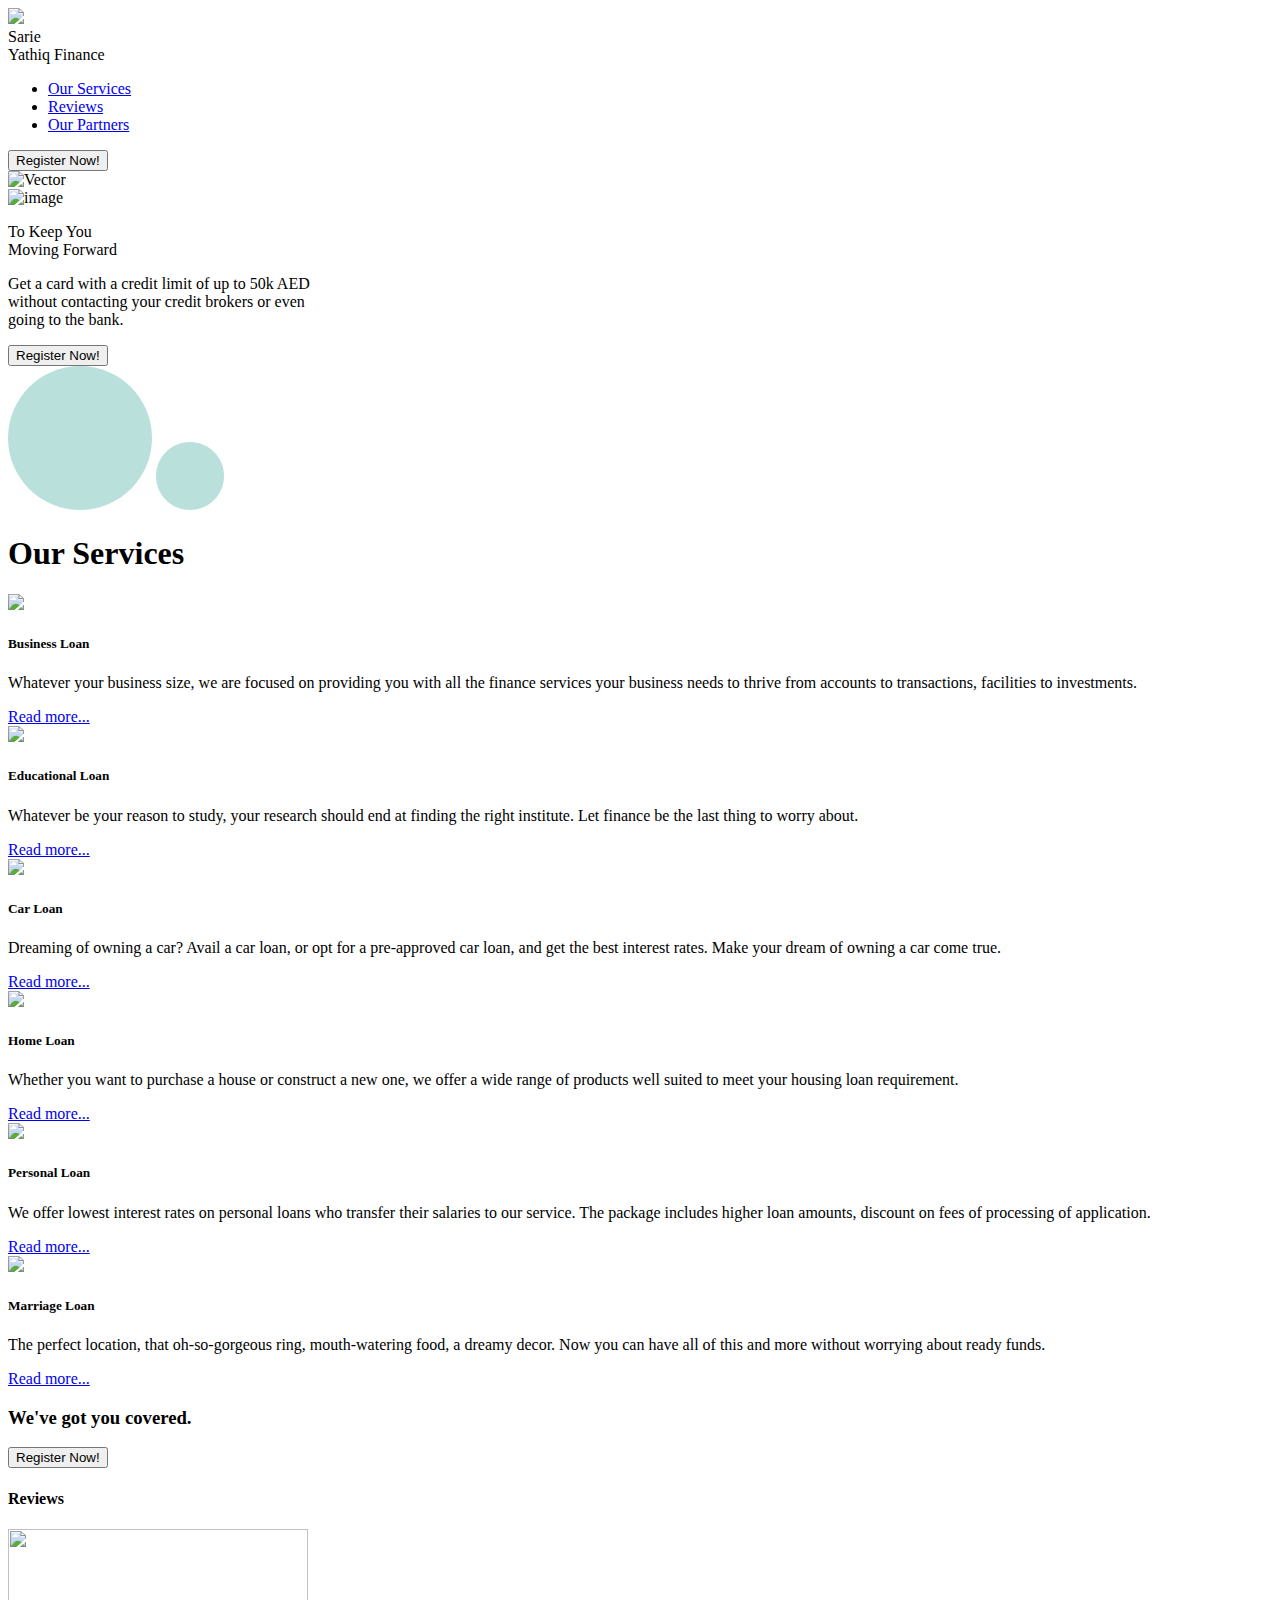
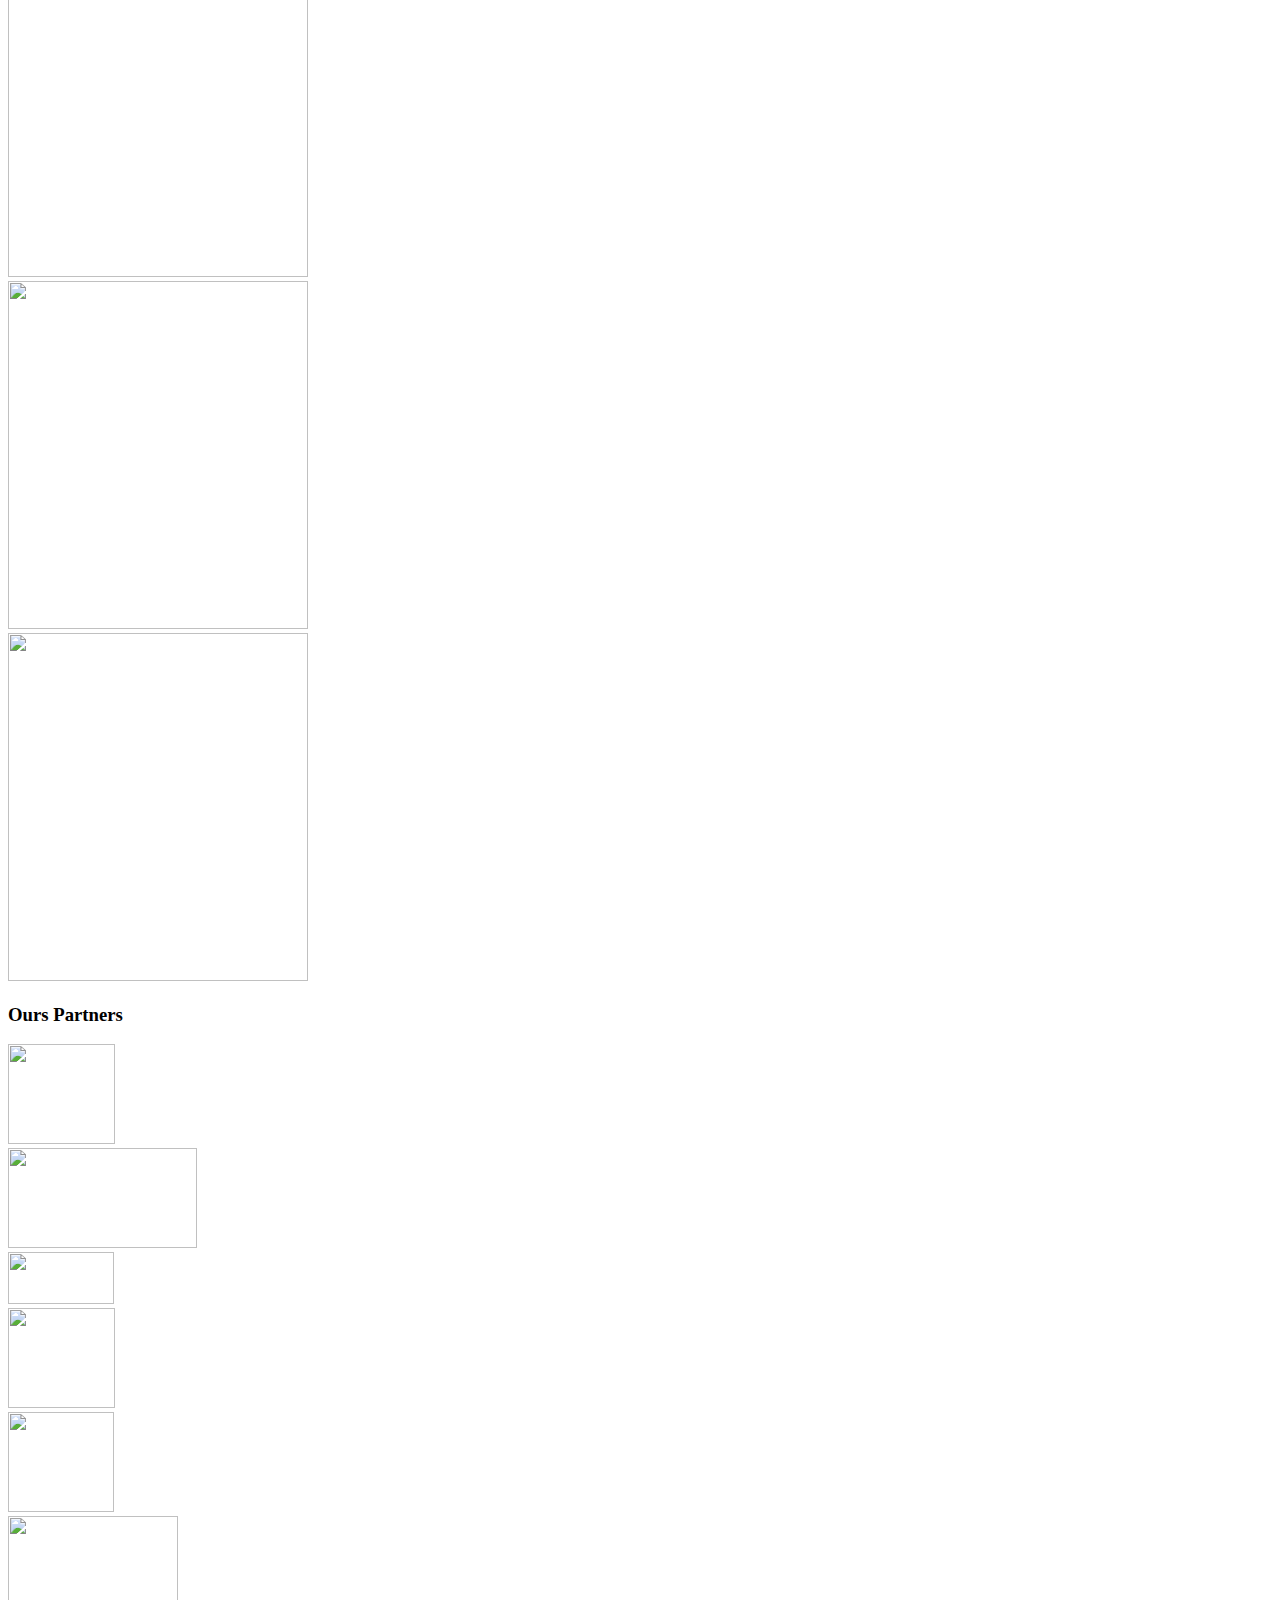
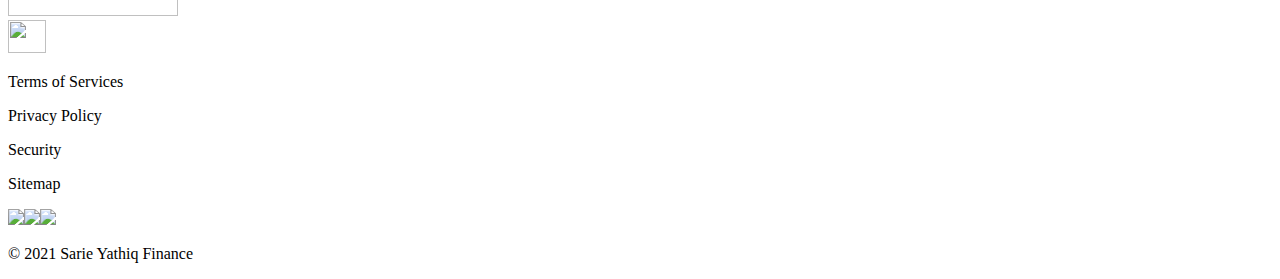
==== index.html @ c3ce5217 "Add files via upload" ====
<!DOCTYPE html>
<html lang="en">
<head>
    <meta charset='utf-8'>
    <meta http-equiv='X-UA-Compatible' content='IE=edge'>
    <title>Project Page</title>
    <meta name='viewport' content='width=device-width, initial-scale=1'>
    <!-- <link rel="stylesheet" href="css/bootstrap.min.css"> -->
    <script src="https://kit.fontawesome.com/887d60a49e.js" crossorigin="anonymous"></script>
    <link rel='stylesheet' type='text/css' media='screen' href='css/style.css'>
    <link href="https://fonts.googleapis.com/css2?family=Lato:wght@700&display=swap" rel="stylesheet">
    
</head>
<body>
 <header>
     <nav class="navbar">
      <div class="logo-brand"> 
     <img src="image/logo.png" width="45px" height="auto">&nbsp<div class="navbar-brand">Sarie<br> Yathiq Finance</div>
    </div>
    <div class="nav-list" >
     <ul>
        <li><a href="#services">Our Services</a></li>  
        <li><a href="#reviews">Reviews</a></li>
        <li><a href="#partners">Our Partners</a></li>
     </ul>
     </div>
     <div>
        <button type="button" class="button1">Register Now!</button>
    </div>
     
    </nav>
 </header>
 <div id="container">
     <div class="section2">
    <div class="sec2-image">
    <img src="image/Vector 1.png" width="700px" height="800px" alt="Vector">
    </div>
     <di class="sec2-image2">
         <img src="image/moving forward.png" width="400px" height="400px" alt="image">
     </di>       
        
     <div class="sec2-text"><p class="motto">To Keep You<br>Moving Forward</span></p>
        <div class="card-info-button"><p class="card-info">Get a card with a credit limit of up to 50k AED<br> without contacting your credit brokers or even<br> going to the bank.</p>
            <button type="button" class="button2">Register Now!</button>
        </div>
    </div>
    </div>
    
    <div class="section3" id="services"> 
        <svg class="svg1" width="144" height="144" viewBox="0 0 144 144" fill="none" xmlns="http://www.w3.org/2000/svg">
            <path opacity="0.6" d="M144 72C144 111.764 111.764 144 72 144C32.2355 144 0 111.764 0 72C0 32.2355 32.2355 0 72 0C111.764 0 144 32.2355 144 72Z" fill="#1B998B" fill-opacity="0.5"/>
            </svg>
            <svg class="svg2" width="68" height="68" viewBox="0 0 68 68" fill="none" xmlns="http://www.w3.org/2000/svg">
                <path opacity="0.6" d="M68 34C68 52.7777 52.7777 68 34 68C15.2223 68 0 52.7777 0 34C0 15.2223 15.2223 0 34 0C52.7777 0 68 15.2223 68 34Z" fill="#1B998B" fill-opacity="0.5"/>
                </svg>                
            
        <div class="grid-container">
            <h1>Our Services</h1>  
        <div class="bus-loan">
            <span><img src="image/case.png"></span>
            <h5>Business Loan</h5>
            <p>Whatever your business size, we are focused on providing you with all the finance services your business needs to thrive from accounts to transactions, facilities to investments.</p>
            <a href="#">Read more...</a>
        </div>

        <div class="edu-loan">
            <span><img src="image/crown.png"></span>
            <h5>Educational Loan</h5>
            <p>Whatever be your reason to study, your research should end at finding the right institute. Let finance be the last thing to worry about.</p>
            <a href="#">Read more...</a>
        </div>

        <div class="car-loan">
            <span><img src="image/car.png"></span>
            <h5>Car Loan</h5>
            <p>Dreaming of owning a car? Avail a car loan, or opt for a pre-approved car loan, and get the best interest rates. Make your dream of owning a car come true.</p>
            <a href="#">Read more...</a>
        </div>

        <div class="hom-loan">
            <span><img src="image/home.png"></span>
            <h5>Home Loan</h5>
            <p> Whether you want to purchase a house or construct a new one, we offer a wide range of products well suited to meet your housing loan requirement.</p>
            <a href="#">Read more...</a>
        </div>

        <div class="per-loan">
            <span><img src="image/perloan.png"></span>
            <h5>Personal Loan</h5>
            <p>We offer lowest interest rates on personal loans who transfer their salaries to our service. The package includes higher loan amounts, discount on fees of processing of application.</p>
            <a href="#">Read more...</a>
        </div>

        <div class="mar-loan">
            <span><img src="image/couple.png"></span>
            <h5>Marriage Loan</h5>
            <p>The perfect location, that oh-so-gorgeous ring, mouth-watering food, a dreamy decor. Now you can have all of this and more without worrying about ready funds.</p>
            <a href="#">Read more...</a>
        </div>
    </div>

    </div>

    <div class="section4" id="reviews">
        <div class="sec4-header"><h3>We've got you covered.</h3><button type="button" class="button3">Register Now!</button></div>
            
        <h4>Reviews</h4>
        <div class="section4-grid">
        <div class="card1"><img src="image/card1.png" width="300px" height="348px"></div>
        <div class="card2"><img src="image/card2.png" width="300px" height="348px"></div>
        <div class="card3"><img src="image/card3.png" width="300px" height="348px"></div>
        
        </div>

    </div>

    <div class="section5" id="partners">
        <div class="sec5-grid">
            <h3 class="sec5-h3">Ours Partners</h3>
            <div class="adcb"><img src="image/adcb.png" width="107px" height="100px"></div>
            <div class="cbd"><img src="image/cbd (1).png" width="189px" height="100px"></div>
            <div class="nbd"><img src="image/nbd.png" width="106px" height="52px"></div>
            <div class="db"><img src="image/DB.png" width="107px" height="100px"></div>
            <div class="mashreq"><img src="image/mashreq.png" width="106px" height="100px"></div>
            <div class="dib"><img src="image/dib (1).png" width="170px" height="100px"></div>

        </div>
    </div>

    <div class="section6">
        <footer>
            <div class="content">
            <di class="logo"><img src="image/logo.png" width="38px" height="33px"></di>
            <div class="p-div">
                <p>Terms of Services</p>
                <p> Privacy Policy</p>
                <p>Security</p>
                <p>Sitemap</p>
            </div>
            <div class="icons-div"><img src="image/insta.png"><img src="image/G+.png"><img src="image/facebook.png"></div>
            <p class="copyright">&copy 2021 Sarie Yathiq Finance</p>

            </div>
        </footer>
    </div>

 </div> 
</body>
</html>
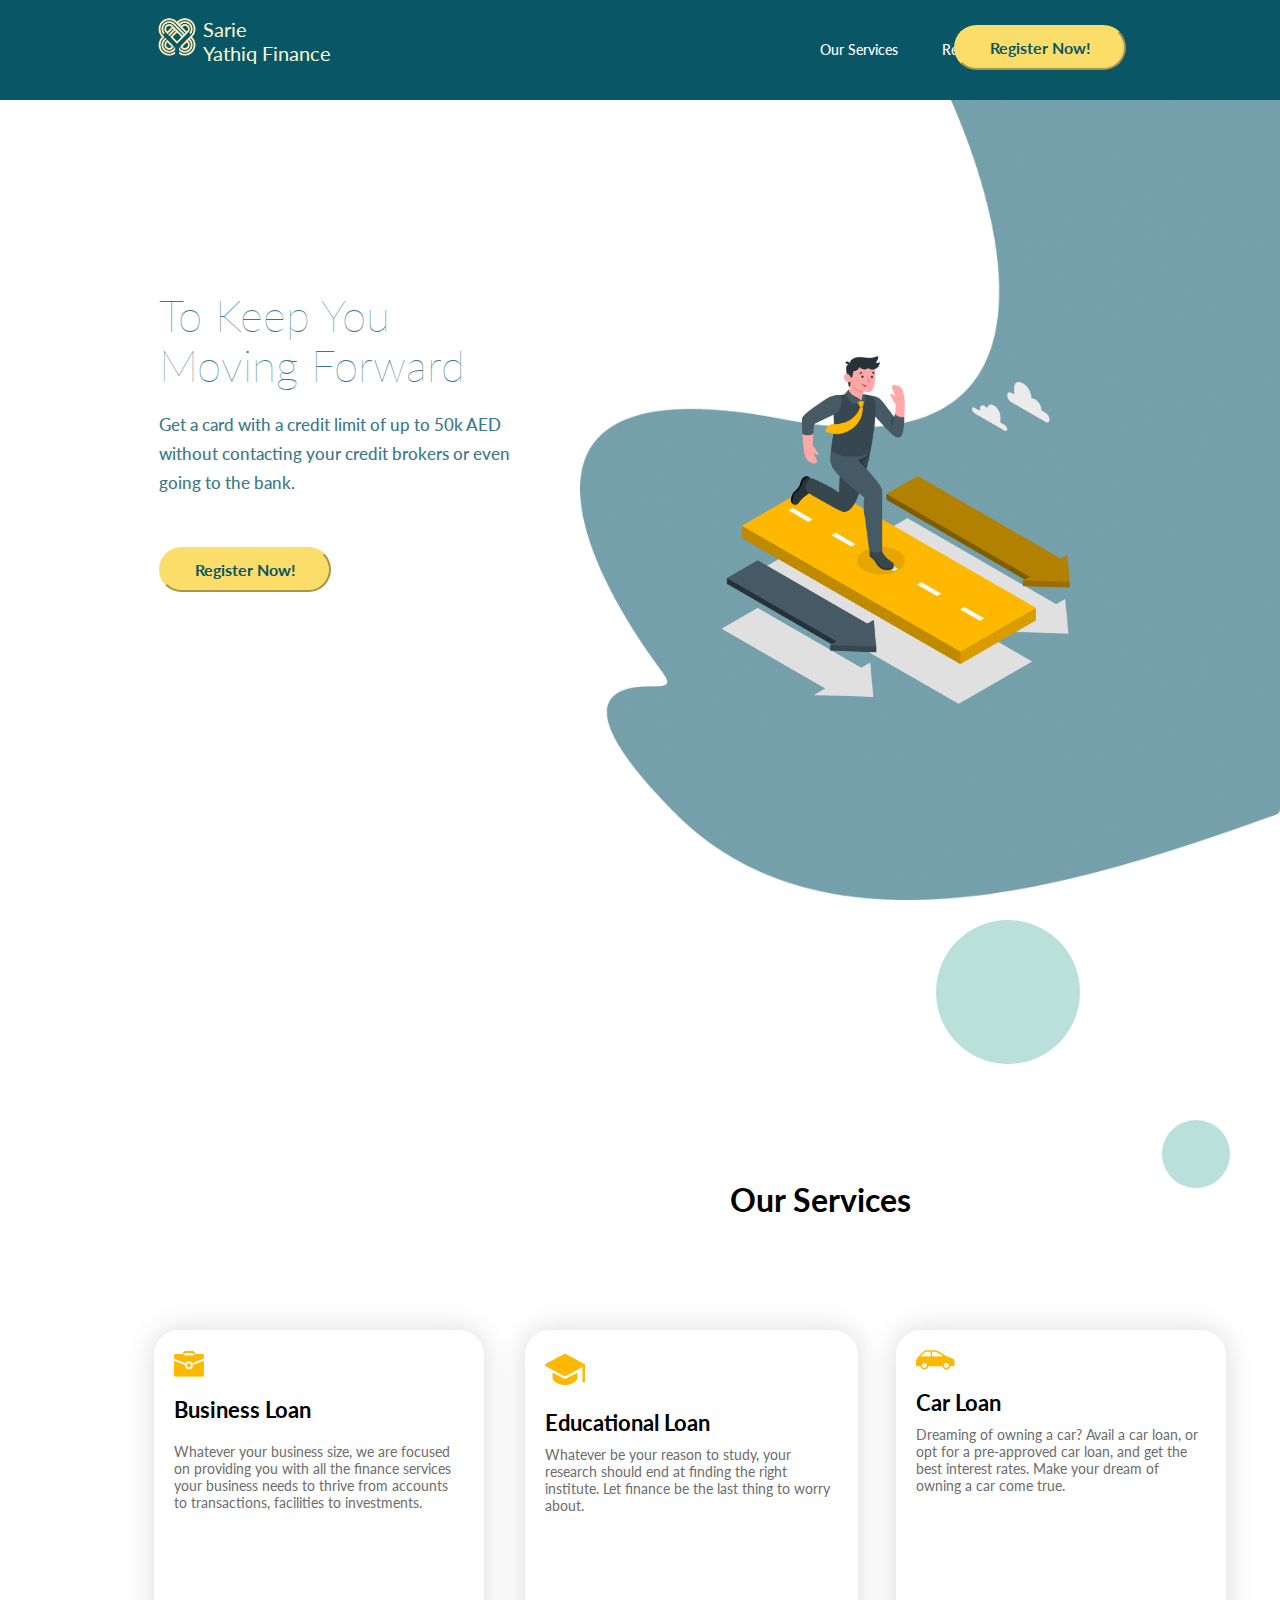
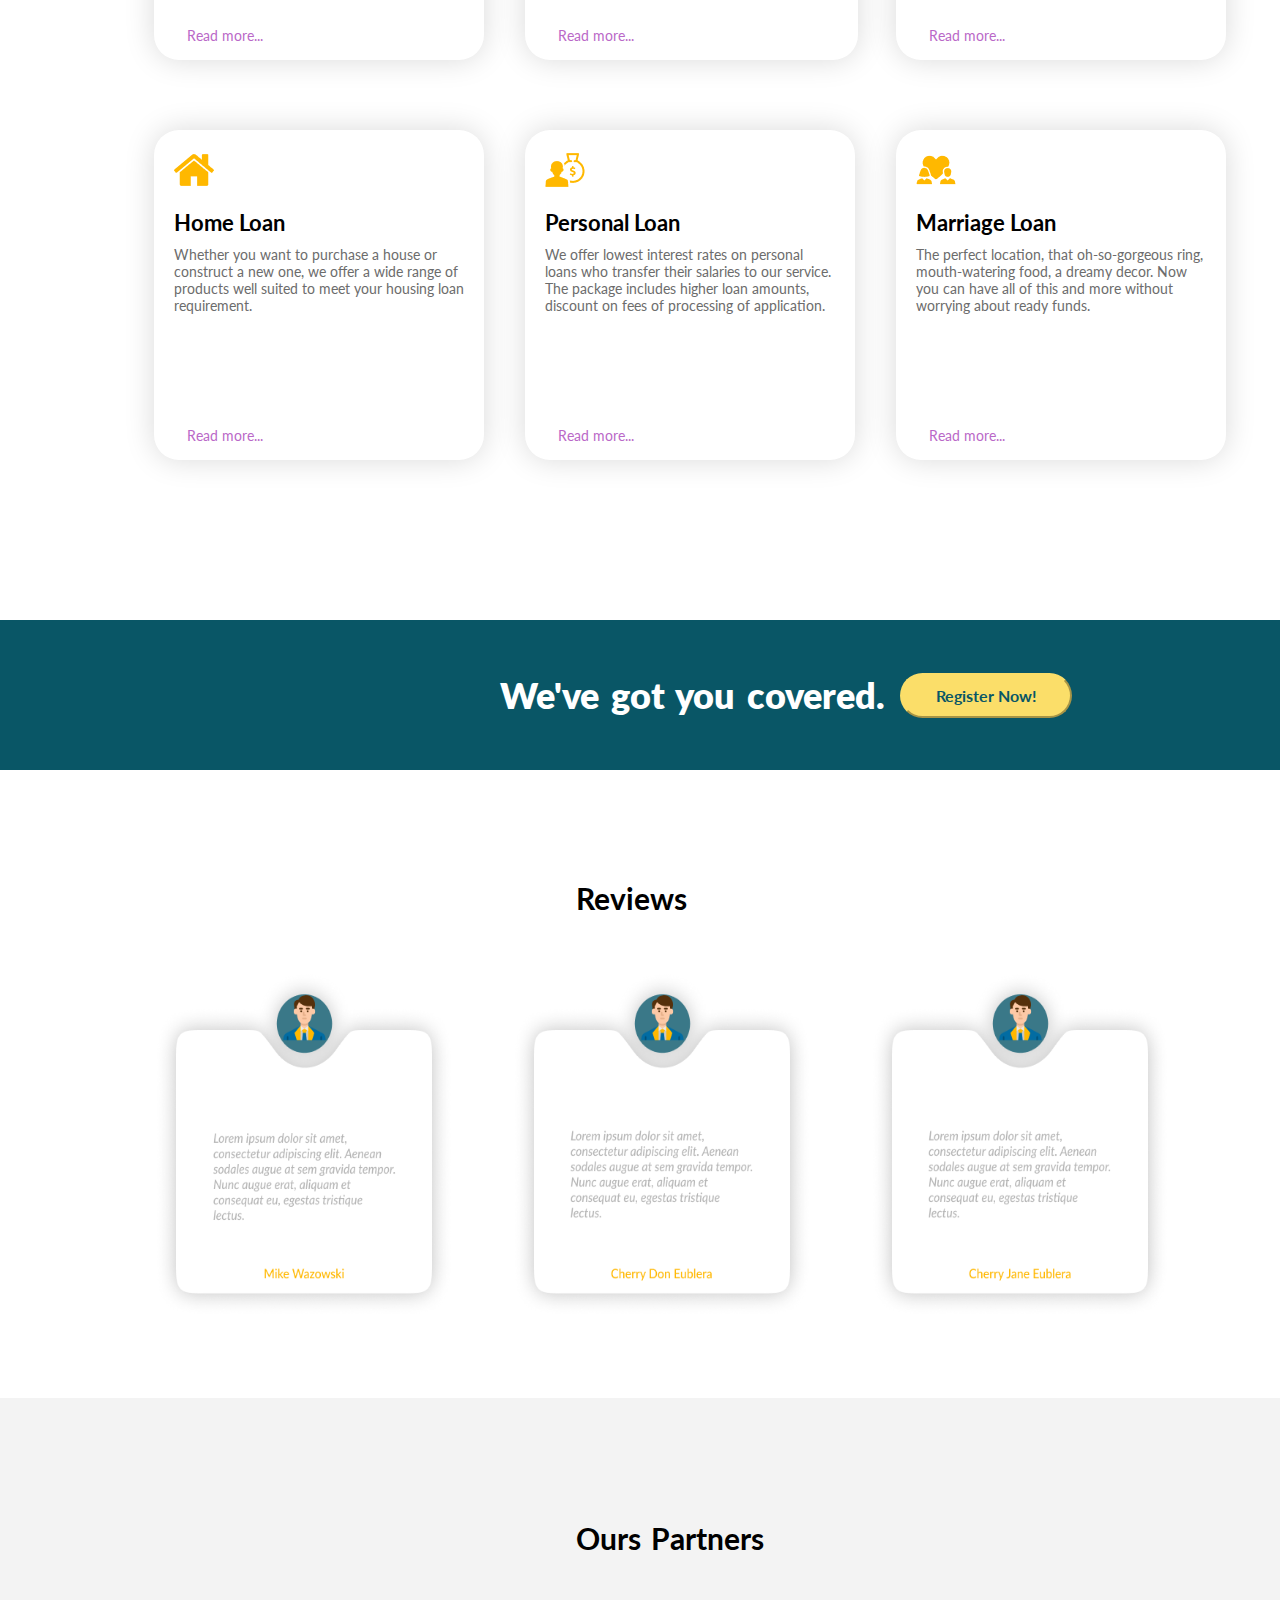
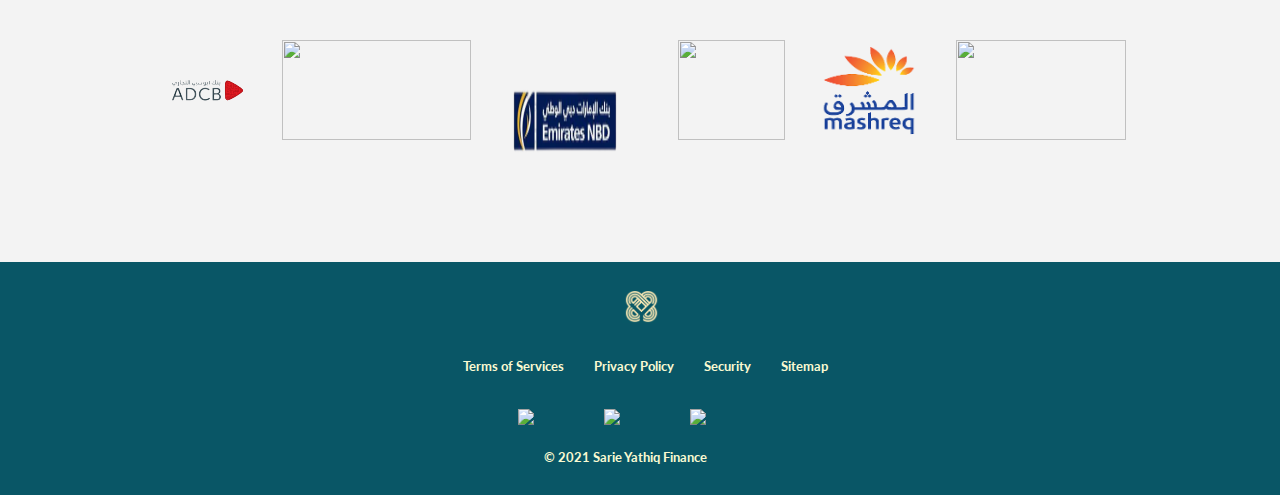
==== commit c795042a: "Add files via upload" ====
--- a/index.html
+++ b/index.html
@@ -5,7 +5,6 @@
     <meta http-equiv='X-UA-Compatible' content='IE=edge'>
     <title>Project Page</title>
     <meta name='viewport' content='width=device-width, initial-scale=1'>
-    <!-- <link rel="stylesheet" href="css/bootstrap.min.css"> -->
     <script src="https://kit.fontawesome.com/887d60a49e.js" crossorigin="anonymous"></script>
     <link rel='stylesheet' type='text/css' media='screen' href='css/style.css'>
     <link href="https://fonts.googleapis.com/css2?family=Lato:wght@700&display=swap" rel="stylesheet">
@@ -71,7 +70,7 @@
         </div>
 
         <div class="car-loan">
-            <span><img src="image/car.png"></span>
+            <span><img src="image/car.png" class="caricon"></span>
             <h5>Car Loan</h5>
             <p>Dreaming of owning a car? Avail a car loan, or opt for a pre-approved car loan, and get the best interest rates. Make your dream of owning a car come true.</p>
             <a href="#">Read more...</a>
@@ -118,11 +117,11 @@
         <div class="sec5-grid">
             <h3 class="sec5-h3">Ours Partners</h3>
             <div class="adcb"><img src="image/adcb.png" width="107px" height="100px"></div>
-            <div class="cbd"><img src="image/cbd (1).png" width="189px" height="100px"></div>
-            <div class="nbd"><img src="image/nbd.png" width="106px" height="52px"></div>
-            <div class="db"><img src="image/DB.png" width="107px" height="100px"></div>
+            <div class="cbd"><img src="image/cbd.png" width="189px" height="100px"></div>
+            <div class="nbd"><img src="image/nbd.png" width="106px" height="100px"></div>
+            <div class="db"><img src="image/db.png" width="107px" height="100px"></div>
             <div class="mashreq"><img src="image/mashreq.png" width="106px" height="100px"></div>
-            <div class="dib"><img src="image/dib (1).png" width="170px" height="100px"></div>
+            <div class="dib"><img src="image/dib.png" width="170px" height="100px"></div>
 
         </div>
     </div>
@@ -137,7 +136,7 @@
                 <p>Security</p>
                 <p>Sitemap</p>
             </div>
-            <div class="icons-div"><img src="image/insta.png"><img src="image/G+.png"><img src="image/facebook.png"></div>
+            <div class="icons-div"><img src="image/instag.png"><img src="image/google.png"><img src="image/fb.png"></div>
             <p class="copyright">&copy 2021 Sarie Yathiq Finance</p>
 
             </div>
--- a/css/style.css
+++ b/css/style.css
@@ -0,0 +1,509 @@
+*{
+    box-sizing: border-box;
+    margin: 0px;
+    padding: 0px;
+}
+header{
+    width: 100%;
+    height: 100px;
+}
+.logo-brand{
+     display: inline;
+     margin-left: 12%;
+     margin-bottom: 15px;
+     margin-top: 17px;
+     opacity: 100%;
+
+}
+.navbar-brand{
+     float: right;
+    color: #fafad2;
+    font-size: 20px;
+    font-family: lato;
+    
+
+}
+
+.navbar{
+    background-color: #095666;
+    display: flex;
+    width: 100%;
+    height: 100px;
+    margin-top: 0px;
+    margin-bottom: 0px;
+    position: relative;
+}
+.nav-list{
+    position: absolute;
+    left: 800px;
+    top: 30px;
+}
+
+ul{
+    display: contents;
+    position: absolute;
+    left: 40%;
+    margin-top: 25px;
+}
+
+ul>li{
+    display: inline;
+    list-style-type: none;
+    color: #FFFF;
+    margin: 20px;
+    font-family: Lato;
+    font-style: normal;
+    font-weight: 500;
+    font-size: 14px;
+    line-height: 292.19%;  
+}
+
+li>a{
+    text-decoration: none;
+    color: #FFFFFF; 
+    font-family: Lato;
+    font-style: normal;
+    font-weight: 500;
+    font-size: 14px;
+    line-height: 292.19%;
+
+
+}
+li>a:hover{
+    color: chartreuse;
+    font-size: 16px;
+
+}
+.button1{
+    width: 172px;
+    height: 45px;
+    background: #FBDE69;
+    border-color: #FBDE69;
+    border-radius: 50px;
+    font-family: Lato;
+    color: #095666;
+    font-family: Lato;
+    font-style: normal;
+    font-weight: bold;
+    font-size: 16px;
+    line-height: 19px;
+    position: absolute;
+    right: 12%;
+    top: 25px;
+    bottom: 15px;
+}
+#container{
+    width: 100%;
+    margin-top: 0px;
+    
+}
+.section2{
+    width: 100%px;
+    height: 820px;
+    position: relative;
+}
+.sec2-text{
+    display: block;
+    position: absolute;
+    top: 190px;
+    left: 159px;
+    width: 360px
+}
+.motto{
+    font-size: 44px;
+    font-weight: 150;
+    font-family: lato;
+    color:#3A7888;
+    line-height: 50px;
+    position: absolute;
+    margin-bottom: 30px;
+}
+.card-info-button{
+    display: block;
+    margin-top: 120px;
+
+}
+.card-info{
+    color: #3A7888;
+    font-family: Lato;
+    font-style: normal;
+    font-weight: 500;
+    font-size: 17px;
+    line-height: 29px;
+}
+.button2{
+    width: 172px;
+    height: 45px;
+    margin-top: 50px;
+    background: #FBDE69;
+    border-color: #FBDE69;
+    border-radius: 50px;
+    font-family: Lato;
+    color: #095666;
+    font-family: Lato;
+    font-style: normal;
+    font-weight: bold;
+    font-size: 16px;
+    line-height: 19px;
+}
+.sec2-image{
+    margin-top: 0px;
+    position: absolute;
+    right: 0px;
+    width: 78%px;
+    height: 90%;
+}
+.sec2-image2{
+    position: absolute;
+    right: 180px;
+    top: 230px;
+
+}
+.section3{
+    width: 100%;
+    height: 1300px;
+    position: relative;
+}
+.svg1{
+    position: absolute;
+    right: 200px;
+}
+.svg2{
+    position: absolute;
+    top: 200px;
+    right: 50px;
+
+}
+h1{
+    text-align: center;
+    font-family: lato;
+    position: absolute;
+    left:670px;
+    width: 300px;
+    height: 30px;
+}
+
+.grid-container{
+    position: absolute;
+    top: 20%;
+    display: inline-flex;
+    width: 100%;
+    height: 1000px;
+    position: relative;
+
+}
+
+.bus-loan{
+    width: 330px;
+    height: 330px;
+    padding: 20px;
+    border: 1px;
+    background: #FFFFFF;
+    box-shadow: 0px 0px 30px rgba(0, 0, 0, 0.15);
+    border-radius: 25px;
+    position: absolute;
+    top: 150px;
+    left: 12%;
+}
+.edu-loan{
+    width: 333px;
+    height: 330px;
+    border: 1px;
+    background: #FFFFFF;
+    box-shadow: 0px 0px 30px rgba(0, 0, 0, 0.15);
+    border-radius: 25px;
+    padding: 20px;
+    position: absolute;
+    top: 150px;
+    left: 41%;
+
+}
+.car-loan{
+    width: 330px;
+    height: 330px;
+    border: 1px;
+    background: #FFFFFF;
+    box-shadow: 0px 0px 30px rgba(0, 0, 0, 0.15);
+    border-radius: 25px;;
+    padding: 20px;
+    position: absolute;
+    top: 150px;
+    left: 70%;
+}
+.hom-loan{
+    width: 330px;
+    height: 330px;
+    border: 1px;
+    background: #FFFFFF;
+    box-shadow: 0px 0px 30px rgba(0, 0, 0, 0.15);
+    border-radius: 25px;
+    padding: 20px;
+    position: absolute;
+    left: 12%;
+    top: 550px;
+
+}
+.per-loan{
+    width: 330px;
+    height: 330px;
+    border: 1px;
+    background: #FFFFFF;
+    box-shadow: 0px 0px 30px rgba(0, 0, 0, 0.15);
+    border-radius: 25px;
+    padding: 20px;
+    position: absolute;
+    top: 550px;
+    left: 41%;
+}
+.mar-loan{
+    width: 330px;
+    height: 330px;
+    border: 1px;
+    background: #FFFFFF;
+    box-shadow: 0px 0px 30px rgba(0, 0, 0, 0.15);
+    border-radius: 25px;
+    padding: 20px;
+    position: absolute;
+    top: 550px;
+    left: 70%;
+}
+.grid-container a{
+    position: absolute;
+    left: 10%;
+    top: 90%;
+    bottom: 59.7%;
+    text-decoration: none;
+    color: #BA68C8;
+    font-family: Lato;
+    font-style: normal;
+    font-weight: normal;
+    font-size: 14px;
+    line-height: 17px;
+}
+.grid-container p{
+    font-family: Lato;
+    font-style: normal;
+    font-weight: normal;
+    font-size: 14px;
+    line-height: 17px;
+    color: #6C6C6C;
+}
+.bus-loan>*{
+    margin-bottom: 20px;
+}
+.edu-loan>*{
+    margin-bottom: 10px;
+}
+.car-loan>*{
+    margin-bottom: 10px;
+}
+.hom-loan>*{
+    margin-bottom: 10px;
+}
+.per-loan>*{
+    margin-bottom: 10px;
+}
+.mar-loan>*{
+    margin-bottom: 10px;
+}
+.section4{
+    width: 100%;
+    height: 778px;
+    position: relative;
+}
+
+.sec4-header{
+    width: 100%;
+    height: 150px;
+    background-color: #095666;
+    position: relative;
+}
+h3{
+    color: #FFFFFF;
+    font-family: Lato;
+    font-style: normal;
+    font-weight: 800;
+    font-size: 36px;
+    word-spacing: 0.1em;
+    line-height: 58px;
+    position: absolute;
+    left: 500px;
+    top: 46px;
+}
+
+.button3{
+    width: 172px;
+    height: 45px;
+    background: #FBDE69;
+    border-color: #FBDE69;
+    border-radius: 50px;
+    font-family: Lato;
+    color: #095666;
+    font-family: Lato;
+    font-style: normal;
+    font-weight: bold;
+    font-size: 16px;
+    line-height: 19px;
+    position: absolute;
+    left: 900px;
+    top: 53px;
+
+}
+h5{
+    font-family: Lato;
+    font-style: normal;
+    font-weight: bold;
+    font-size: 22px;
+    color: #000000;
+    margin-top: 15px;
+}
+
+h4{
+    position: absolute;
+    top: 260px;
+    left: 45%;
+    font-family: Lato;
+    font-style: normal;
+    font-weight: bold;
+    font-size: 30px;
+    color: #000000;
+
+}
+.section4-grid{
+    width: 100%;
+    display: flex;
+    position: relative;
+    top: 200px;
+}
+.card1{
+    position: absolute;
+    left: 12%;
+    width: 300px; 
+    height: 348px;
+}
+.card2{
+    position: absolute;
+    left: 40%;
+    width: 300px;
+    height: 348px;
+}
+.card3{
+    position: absolute;
+    left: 68%;
+    position: relative;
+    width: 300px;
+    height: 348px;
+}
+.section5{
+    width: 100%;
+    height: 464px;
+    position: relative;
+    background: rgba(196, 196, 196, 0.2);
+}
+.sec5-h3{
+    position: absolute;
+    top: 20%;
+    left: 45%;
+    font-family: Lato;
+    font-style: normal;
+    font-weight: bold;
+    font-size: 30px;
+    color: #000000;
+}
+.sec5-grid{
+    width: 100%;
+    height: 438px;
+    position: relative;
+    top: 5%;
+}
+.adcb{
+    position: absolute;
+    left: 12%;
+    top: 50%;
+}
+
+.cbd{
+    position: absolute;
+    left: 22%;
+    top: 50%;
+}
+
+.nbd{
+    top: 57%;
+    position: absolute;
+    left: 40%;
+}
+.db{
+    position: absolute;
+    left: 53%;
+    top: 50%;
+}
+.mashreq{
+    position: absolute;
+    right: 28%;
+    top: 50%;
+}
+.dib{
+    position: absolute;
+    right: 12%;
+    top: 50%;
+}
+.section6{
+    width: 100%;
+    height: 233px;
+}
+footer{
+    background-color: #095666;
+    width: 100%;
+    height: 233px;
+
+
+}
+.content{
+    width: 415px;
+    height: 233px;
+    display: block;
+    position: absolute;
+    left: 35%;
+}
+.logo{
+    justify-content: center;
+    display: flex;
+    margin-top: 28px;
+    margin-right: 100px;
+    
+}
+.p-div{
+    text-align: center;
+    display: -webkit-box;
+    margin-bottom: 20px;
+
+}
+.p-div p{
+    margin: 15px;
+}
+.icons{
+    display: -webkit-inline-flex;
+    margin-bottom: 30px;
+    margin-left: 70;
+}
+.content img{
+    margin-left: 70px;
+    margin-bottom: 20px;
+    justify-content: center;
+}
+.copyright{
+    text-align: center;
+    margin-right: 20px;
+    margin-bottom: 4px;
+    width: 355px;
+    height: 15px;
+}
+.content p{
+    color: #fafad2;
+    font-family: Lato;
+    font-style: normal;
+    font-weight: bold;
+    font-size: 13px;
+}
+
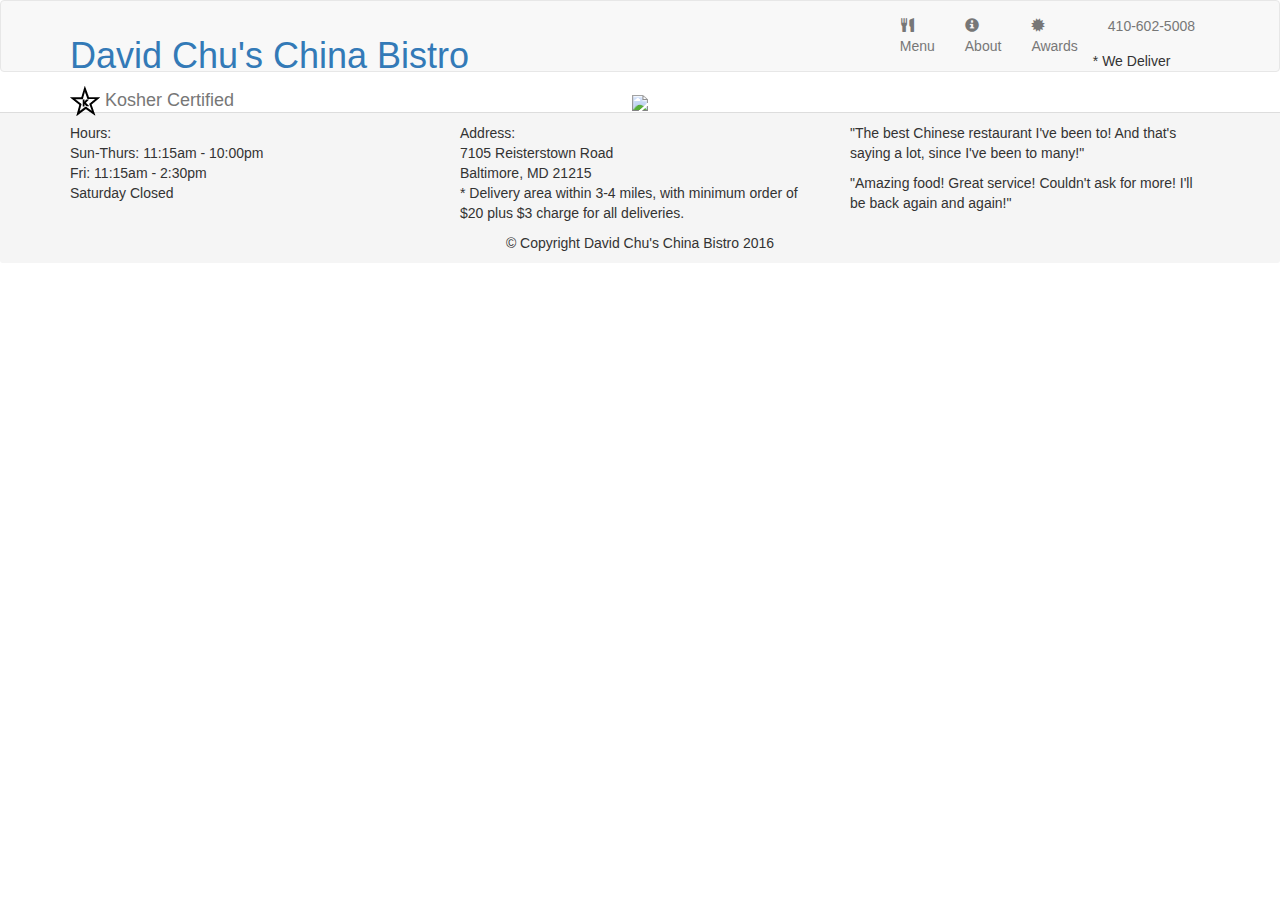
==== commit b72ebe58: "Add files via upload" ====
--- a/index.html
+++ b/index.html
@@ -1,148 +1,108 @@
-<!DOCTYPE html>
-<html lang="en">
-<head>
-    <meta charset='utf-8'>
-    <meta http-equiv='X-UA-Compatible' content='IE=edge'>
-    <title>Project Page</title>
-    <meta name='viewport' content='width=device-width, initial-scale=1'>
-    <script src="https://kit.fontawesome.com/887d60a49e.js" crossorigin="anonymous"></script>
-    <link rel='stylesheet' type='text/css' media='screen' href='css/style.css'>
-    <link href="https://fonts.googleapis.com/css2?family=Lato:wght@700&display=swap" rel="stylesheet">
-    
-</head>
-<body>
- <header>
-     <nav class="navbar">
-      <div class="logo-brand"> 
-     <img src="image/logo.png" width="45px" height="auto">&nbsp<div class="navbar-brand">Sarie<br> Yathiq Finance</div>
-    </div>
-    <div class="nav-list" >
-     <ul>
-        <li><a href="#services">Our Services</a></li>  
-        <li><a href="#reviews">Reviews</a></li>
-        <li><a href="#partners">Our Partners</a></li>
-     </ul>
-     </div>
-     <div>
-        <button type="button" class="button1">Register Now!</button>
-    </div>
-     
-    </nav>
- </header>
- <div id="container">
-     <div class="section2">
-    <div class="sec2-image">
-    <img src="image/Vector 1.png" width="700px" height="800px" alt="Vector">
-    </div>
-     <di class="sec2-image2">
-         <img src="image/moving forward.png" width="400px" height="400px" alt="image">
-     </di>       
-        
-     <div class="sec2-text"><p class="motto">To Keep You<br>Moving Forward</span></p>
-        <div class="card-info-button"><p class="card-info">Get a card with a credit limit of up to 50k AED<br> without contacting your credit brokers or even<br> going to the bank.</p>
-            <button type="button" class="button2">Register Now!</button>
-        </div>
-    </div>
-    </div>
-    
-    <div class="section3" id="services"> 
-        <svg class="svg1" width="144" height="144" viewBox="0 0 144 144" fill="none" xmlns="http://www.w3.org/2000/svg">
-            <path opacity="0.6" d="M144 72C144 111.764 111.764 144 72 144C32.2355 144 0 111.764 0 72C0 32.2355 32.2355 0 72 0C111.764 0 144 32.2355 144 72Z" fill="#1B998B" fill-opacity="0.5"/>
-            </svg>
-            <svg class="svg2" width="68" height="68" viewBox="0 0 68 68" fill="none" xmlns="http://www.w3.org/2000/svg">
-                <path opacity="0.6" d="M68 34C68 52.7777 52.7777 68 34 68C15.2223 68 0 52.7777 0 34C0 15.2223 15.2223 0 34 0C52.7777 0 68 15.2223 68 34Z" fill="#1B998B" fill-opacity="0.5"/>
-                </svg>                
-            
-        <div class="grid-container">
-            <h1>Our Services</h1>  
-        <div class="bus-loan">
-            <span><img src="image/case.png"></span>
-            <h5>Business Loan</h5>
-            <p>Whatever your business size, we are focused on providing you with all the finance services your business needs to thrive from accounts to transactions, facilities to investments.</p>
-            <a href="#">Read more...</a>
-        </div>
-
-        <div class="edu-loan">
-            <span><img src="image/crown.png"></span>
-            <h5>Educational Loan</h5>
-            <p>Whatever be your reason to study, your research should end at finding the right institute. Let finance be the last thing to worry about.</p>
-            <a href="#">Read more...</a>
-        </div>
-
-        <div class="car-loan">
-            <span><img src="image/car.png" class="caricon"></span>
-            <h5>Car Loan</h5>
-            <p>Dreaming of owning a car? Avail a car loan, or opt for a pre-approved car loan, and get the best interest rates. Make your dream of owning a car come true.</p>
-            <a href="#">Read more...</a>
-        </div>
-
-        <div class="hom-loan">
-            <span><img src="image/home.png"></span>
-            <h5>Home Loan</h5>
-            <p> Whether you want to purchase a house or construct a new one, we offer a wide range of products well suited to meet your housing loan requirement.</p>
-            <a href="#">Read more...</a>
-        </div>
-
-        <div class="per-loan">
-            <span><img src="image/perloan.png"></span>
-            <h5>Personal Loan</h5>
-            <p>We offer lowest interest rates on personal loans who transfer their salaries to our service. The package includes higher loan amounts, discount on fees of processing of application.</p>
-            <a href="#">Read more...</a>
-        </div>
-
-        <div class="mar-loan">
-            <span><img src="image/couple.png"></span>
-            <h5>Marriage Loan</h5>
-            <p>The perfect location, that oh-so-gorgeous ring, mouth-watering food, a dreamy decor. Now you can have all of this and more without worrying about ready funds.</p>
-            <a href="#">Read more...</a>
-        </div>
-    </div>
-
-    </div>
-
-    <div class="section4" id="reviews">
-        <div class="sec4-header"><h3>We've got you covered.</h3><button type="button" class="button3">Register Now!</button></div>
-            
-        <h4>Reviews</h4>
-        <div class="section4-grid">
-        <div class="card1"><img src="image/card1.png" width="300px" height="348px"></div>
-        <div class="card2"><img src="image/card2.png" width="300px" height="348px"></div>
-        <div class="card3"><img src="image/card3.png" width="300px" height="348px"></div>
-        
-        </div>
-
-    </div>
-
-    <div class="section5" id="partners">
-        <div class="sec5-grid">
-            <h3 class="sec5-h3">Ours Partners</h3>
-            <div class="adcb"><img src="image/adcb.png" width="107px" height="100px"></div>
-            <div class="cbd"><img src="image/cbd.png" width="189px" height="100px"></div>
-            <div class="nbd"><img src="image/nbd.png" width="106px" height="100px"></div>
-            <div class="db"><img src="image/db.png" width="107px" height="100px"></div>
-            <div class="mashreq"><img src="image/mashreq.png" width="106px" height="100px"></div>
-            <div class="dib"><img src="image/dib.png" width="170px" height="100px"></div>
-
-        </div>
-    </div>
-
-    <div class="section6">
-        <footer>
-            <div class="content">
-            <di class="logo"><img src="image/logo.png" width="38px" height="33px"></di>
-            <div class="p-div">
-                <p>Terms of Services</p>
-                <p> Privacy Policy</p>
-                <p>Security</p>
-                <p>Sitemap</p>
-            </div>
-            <div class="icons-div"><img src="image/instag.png"><img src="image/google.png"><img src="image/fb.png"></div>
-            <p class="copyright">&copy 2021 Sarie Yathiq Finance</p>
-
-            </div>
-        </footer>
-    </div>
-
- </div> 
-</body>
-</html>+<!doctype html>
+<html lang="en">
+  <head>
+    <meta charset="utf-8">
+    <meta http-equiv="X-UA-Compatible" content="IE=edge">
+    <meta name="viewport" content="width=device-width, initial-scale=1">
+    <title>David Chu's China Bistro</title>
+    <link rel="stylesheet" href="css/bootstrap.min.css">
+    <link rel="stylesheet" href="css/styles.css">
+    <link href='https://fonts.googleapis.com/css?family=Oxygen:400,300,700' rel='stylesheet' type='text/css'>
+    <link href='https://fonts.googleapis.com/css?family=Lora' rel='stylesheet' type='text/css'>
+  </head>
+<body>
+  <header>
+    <nav id="header-nav" class="navbar navbar-default">
+      <div class="container">
+        <div class="navbar-header">
+          <a href="index.html" class="pull-left visible-md visible-lg">
+            <div id="logo-img" alt="Logo image"></div>
+          </a>
+
+          <div class="navbar-brand">
+            <a href="index.html"><h1>David Chu's China Bistro</h1></a>
+            <p>
+              <img src="images/star-k-logo.png" alt="Kosher certification">
+              <span>Kosher Certified</span>
+            </p>
+          </div>
+
+          <button id="navbarToggle" type="button" class="navbar-toggle collapsed" data-toggle="collapse" data-target="#collapsable-nav" aria-expanded="false">
+            <span class="sr-only">Toggle navigation</span>
+            <span class="icon-bar"></span>
+            <span class="icon-bar"></span>
+            <span class="icon-bar"></span>
+          </button>
+        </div>
+        
+        <div id="collapsable-nav" class="collapse navbar-collapse">
+           <ul id="nav-list" class="nav navbar-nav navbar-right">
+            <li id="navHomeButton" class="visible-xs active">
+              <a href="index.html">
+                <span class="glyphicon glyphicon-home"></span> Home</a>
+            </li>
+            <li id="navMenuButton">
+              <a href="#" onclick="$dc.loadMenuCategories();">
+                <span class="glyphicon glyphicon-cutlery"></span><br class="hidden-xs"> Menu</a>
+            </li>
+            <li>
+              <a href="#">
+                <span class="glyphicon glyphicon-info-sign"></span><br class="hidden-xs"> About</a>
+            </li>
+            <li>
+              <a href="#">
+                <span class="glyphicon glyphicon-certificate"></span><br class="hidden-xs"> Awards</a>
+            </li>
+            <li id="phone" class="hidden-xs">
+              <a href="tel:410-602-5008">
+                <span>410-602-5008</span></a><div>* We Deliver</div>
+            </li>
+          </ul><!-- #nav-list -->
+        </div><!-- .collapse .navbar-collapse -->
+      </div><!-- .container -->
+    </nav><!-- #header-nav -->
+  </header>
+
+  <div id="call-btn" class="visible-xs">
+    <a class="btn" href="tel:410-602-5008">
+    <span class="glyphicon glyphicon-earphone"></span>
+    410-602-5008
+    </a>
+  </div>
+  <div id="xs-deliver" class="text-center visible-xs">* We Deliver</div>
+
+  <div id="main-content" class="container"></div>
+
+  <footer class="panel-footer">
+    <div class="container">
+      <div class="row">
+        <section id="hours" class="col-sm-4">
+          <span>Hours:</span><br>
+          Sun-Thurs: 11:15am - 10:00pm<br>
+          Fri: 11:15am - 2:30pm<br>
+          Saturday Closed
+          <hr class="visible-xs">
+        </section>
+        <section id="address" class="col-sm-4">
+          <span>Address:</span><br>
+          7105 Reisterstown Road<br>
+          Baltimore, MD 21215
+          <p>* Delivery area within 3-4 miles, with minimum order of $20 plus $3 charge for all deliveries.</p>
+          <hr class="visible-xs">
+        </section>
+        <section id="testimonials" class="col-sm-4">
+          <p>"The best Chinese restaurant I've been to! And that's saying a lot, since I've been to many!"</p>
+          <p>"Amazing food! Great service! Couldn't ask for more! I'll be back again and again!"</p>
+        </section>
+      </div>
+      <div class="text-center">&copy; Copyright David Chu's China Bistro 2016</div>
+    </div>
+  </footer>
+
+  <!-- jQuery (Bootstrap JS plugins depend on it) -->
+  <script src="js/jquery-2.1.4.min.js"></script>
+  <script src="js/bootstrap.min.js"></script>
+  <script src="js/ajax-utils.js"></script>
+  <script src="js/script.js"></script>
+</body>
+</html>
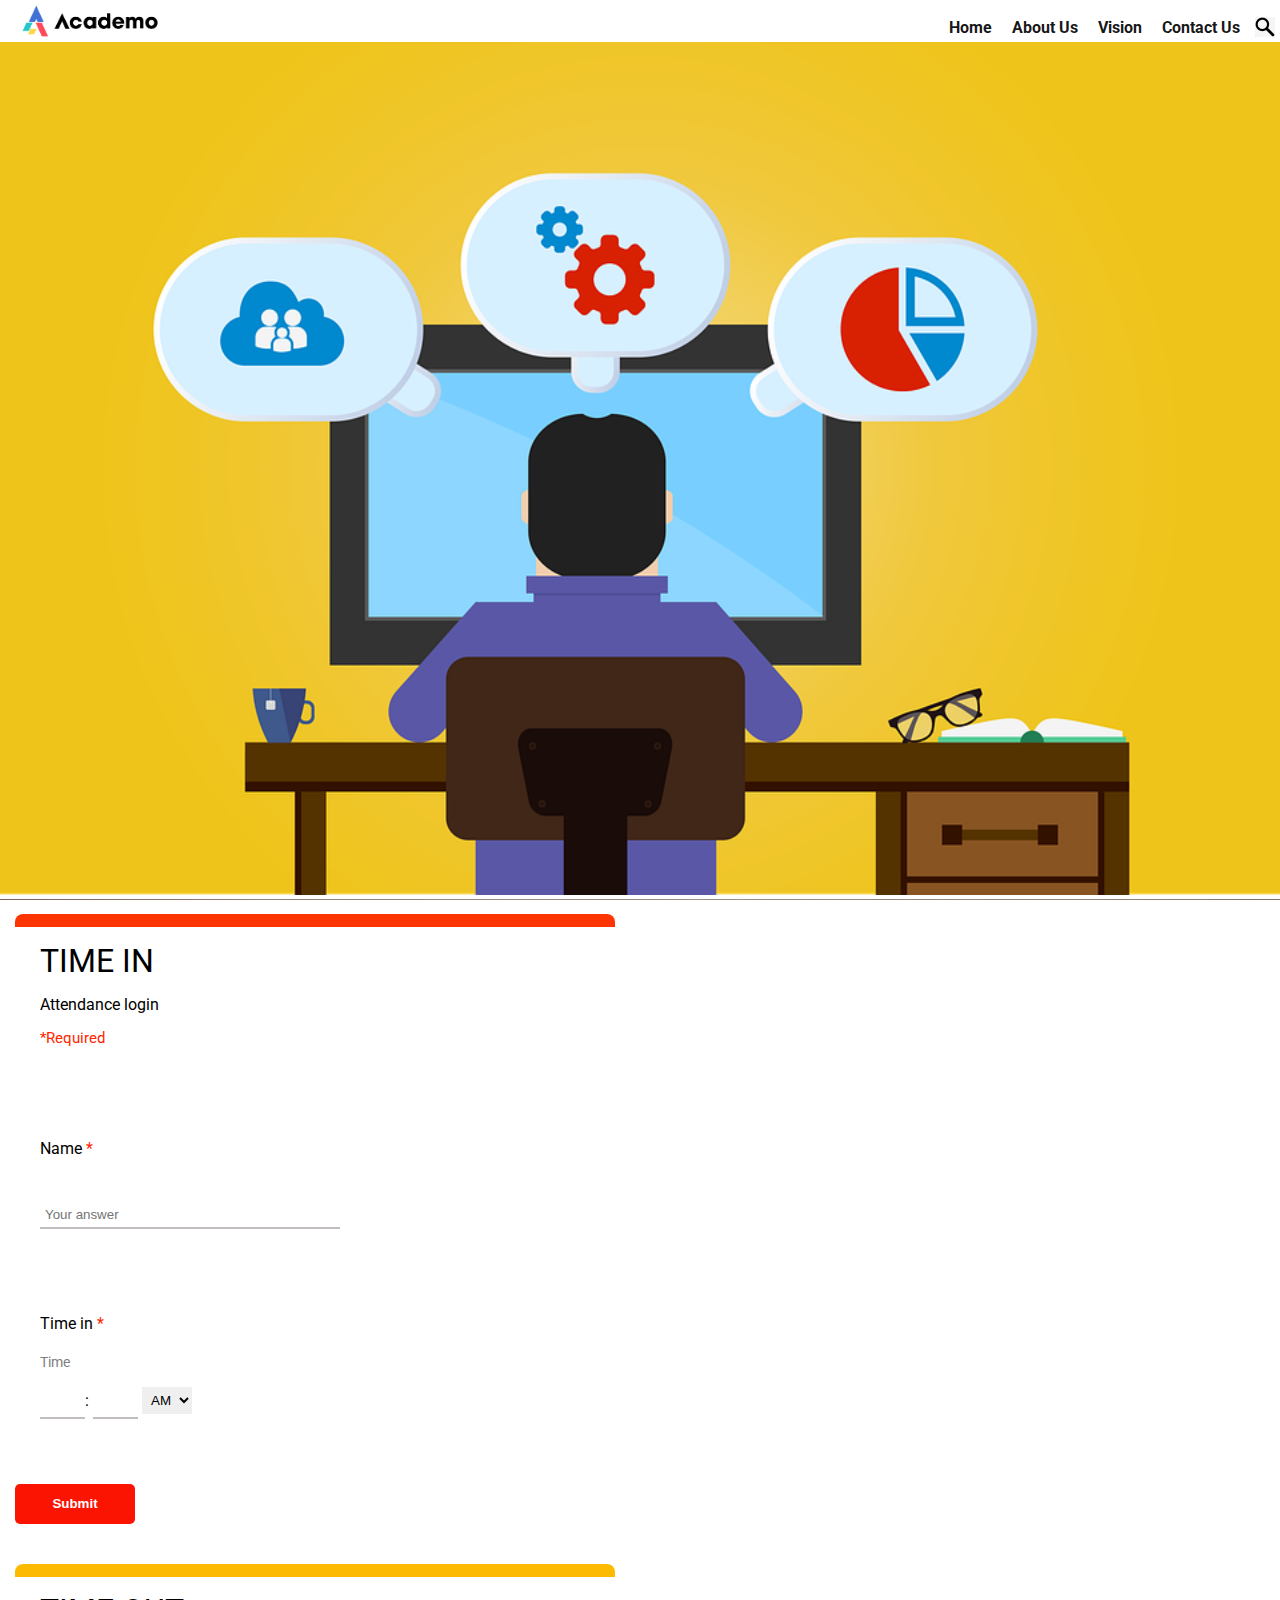
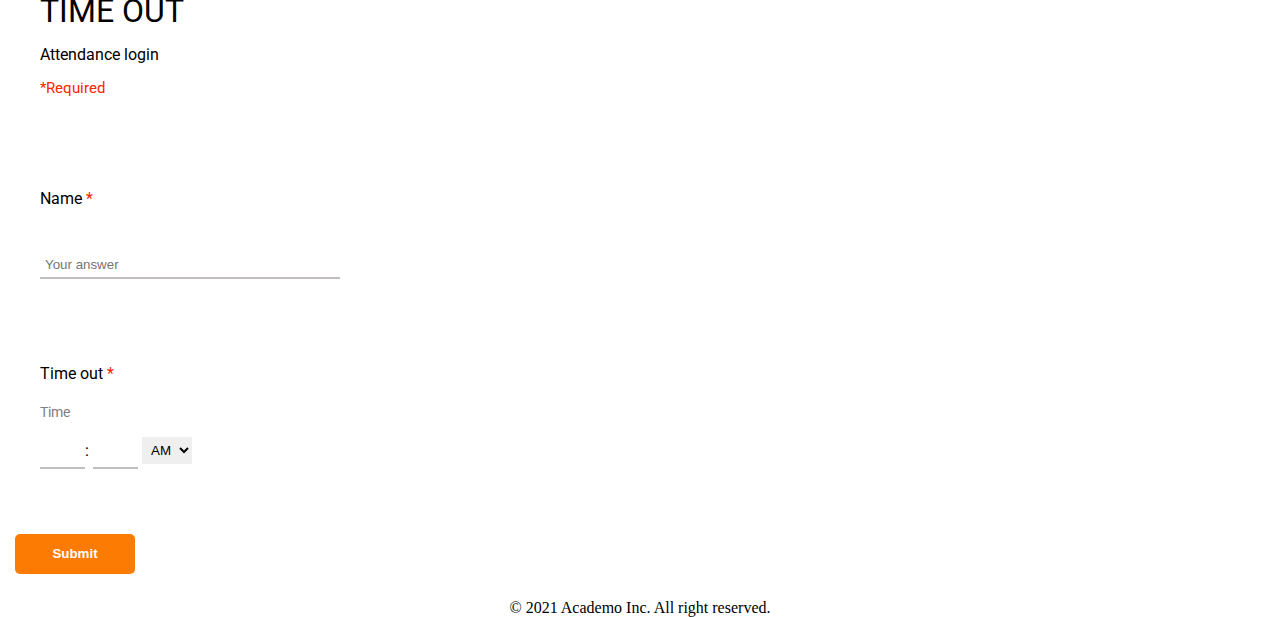
==== commit 80fba94d: "Add files via upload" ====
--- a/index.html
+++ b/index.html
@@ -1,108 +1,105 @@
-<!doctype html>
-<html lang="en">
-  <head>
-    <meta charset="utf-8">
-    <meta http-equiv="X-UA-Compatible" content="IE=edge">
-    <meta name="viewport" content="width=device-width, initial-scale=1">
-    <title>David Chu's China Bistro</title>
-    <link rel="stylesheet" href="css/bootstrap.min.css">
-    <link rel="stylesheet" href="css/styles.css">
-    <link href='https://fonts.googleapis.com/css?family=Oxygen:400,300,700' rel='stylesheet' type='text/css'>
-    <link href='https://fonts.googleapis.com/css?family=Lora' rel='stylesheet' type='text/css'>
-  </head>
-<body>
-  <header>
-    <nav id="header-nav" class="navbar navbar-default">
-      <div class="container">
-        <div class="navbar-header">
-          <a href="index.html" class="pull-left visible-md visible-lg">
-            <div id="logo-img" alt="Logo image"></div>
-          </a>
-
-          <div class="navbar-brand">
-            <a href="index.html"><h1>David Chu's China Bistro</h1></a>
-            <p>
-              <img src="images/star-k-logo.png" alt="Kosher certification">
-              <span>Kosher Certified</span>
-            </p>
-          </div>
-
-          <button id="navbarToggle" type="button" class="navbar-toggle collapsed" data-toggle="collapse" data-target="#collapsable-nav" aria-expanded="false">
-            <span class="sr-only">Toggle navigation</span>
-            <span class="icon-bar"></span>
-            <span class="icon-bar"></span>
-            <span class="icon-bar"></span>
-          </button>
-        </div>
-        
-        <div id="collapsable-nav" class="collapse navbar-collapse">
-           <ul id="nav-list" class="nav navbar-nav navbar-right">
-            <li id="navHomeButton" class="visible-xs active">
-              <a href="index.html">
-                <span class="glyphicon glyphicon-home"></span> Home</a>
-            </li>
-            <li id="navMenuButton">
-              <a href="#" onclick="$dc.loadMenuCategories();">
-                <span class="glyphicon glyphicon-cutlery"></span><br class="hidden-xs"> Menu</a>
-            </li>
-            <li>
-              <a href="#">
-                <span class="glyphicon glyphicon-info-sign"></span><br class="hidden-xs"> About</a>
-            </li>
-            <li>
-              <a href="#">
-                <span class="glyphicon glyphicon-certificate"></span><br class="hidden-xs"> Awards</a>
-            </li>
-            <li id="phone" class="hidden-xs">
-              <a href="tel:410-602-5008">
-                <span>410-602-5008</span></a><div>* We Deliver</div>
-            </li>
-          </ul><!-- #nav-list -->
-        </div><!-- .collapse .navbar-collapse -->
-      </div><!-- .container -->
-    </nav><!-- #header-nav -->
-  </header>
-
-  <div id="call-btn" class="visible-xs">
-    <a class="btn" href="tel:410-602-5008">
-    <span class="glyphicon glyphicon-earphone"></span>
-    410-602-5008
-    </a>
-  </div>
-  <div id="xs-deliver" class="text-center visible-xs">* We Deliver</div>
-
-  <div id="main-content" class="container"></div>
-
-  <footer class="panel-footer">
-    <div class="container">
-      <div class="row">
-        <section id="hours" class="col-sm-4">
-          <span>Hours:</span><br>
-          Sun-Thurs: 11:15am - 10:00pm<br>
-          Fri: 11:15am - 2:30pm<br>
-          Saturday Closed
-          <hr class="visible-xs">
-        </section>
-        <section id="address" class="col-sm-4">
-          <span>Address:</span><br>
-          7105 Reisterstown Road<br>
-          Baltimore, MD 21215
-          <p>* Delivery area within 3-4 miles, with minimum order of $20 plus $3 charge for all deliveries.</p>
-          <hr class="visible-xs">
-        </section>
-        <section id="testimonials" class="col-sm-4">
-          <p>"The best Chinese restaurant I've been to! And that's saying a lot, since I've been to many!"</p>
-          <p>"Amazing food! Great service! Couldn't ask for more! I'll be back again and again!"</p>
-        </section>
-      </div>
-      <div class="text-center">&copy; Copyright David Chu's China Bistro 2016</div>
-    </div>
-  </footer>
-
-  <!-- jQuery (Bootstrap JS plugins depend on it) -->
-  <script src="js/jquery-2.1.4.min.js"></script>
-  <script src="js/bootstrap.min.js"></script>
-  <script src="js/ajax-utils.js"></script>
-  <script src="js/script.js"></script>
-</body>
-</html>
+<!DOCTYPE html>
+<html>
+<head>
+    <meta charset='utf-8'>
+    <meta http-equiv='X-UA-Compatible' content='IE=edge'>
+    <title>Academo Online Attendance (AOA)</title>
+    <meta name='viewport' content='width=device-width, initial-scale=1'>
+    <link href="https://fonts.googleapis.com/css2?family=Roboto&display=swap" rel="stylesheet">
+    <link rel='stylesheet' type='text/css' media='screen' href='style.css'>
+    <script src='main.js'></script>
+    <link rel="stylesheet" href="https://cdnjs.cloudflare.com/ajax/libs/font-awesome/4.7.0/css/font-awesome.min.css">
+</head>
+<body>
+    <nav>
+        <img src="images/Academo_logo.png" width= "150px" height="auto" alt="logo" class="logo">
+        
+        <input type="checkbox" id="check">
+            <label for="check" class="checkbtn"><i class="fa fa-bars"></i>
+            </label>
+        <div class="nav-list">
+	        
+            <ul>
+             <li><a href="#">Home</a></li>
+             <li><a href="#">About Us</a></li>
+             <li><a href="#">Vision</a></li>
+             <li><a href="#">Contact Us</a></li>
+            </ul>
+            </div>
+            <div class="searchbutt"><input type="text" class="search-button" name="search"></div>
+        </nav>
+        <header>
+            <div class="bg-1"><img src="images/bg1.png" alt="background" class="bg1"></div>
+        </header>
+        
+        <div class="container">
+
+            <div>
+            <form>
+                <div class="formdiv-container  col-lg-12 col-md-12 col-xs-12">
+                    <div class="time-in">
+                        <p class="divp1">TIME IN</p>
+                        <p class="divp2">Attendance login</p>
+                        <p class="divp3">*Required</p>
+                    </div>
+                
+                <fieldset>
+                    <p class="divp4">Name <span>*</span></p><br>
+                    <input type="text" class="input1" name="name" placeholder="Your answer">
+                </fieldset>
+
+                <fieldset>
+                    <p class="divp5">Time in <span>*</span></p><br>
+                    <label for="time">Time<br></label>
+                    <div class="input-button">
+                    <input type="time" class="input2" name="time-in">:
+                    <input type="time" class="input3" name="time-in">
+                    <select>
+                        <option value="AM">AM</option>
+                        <option value="PM">PM</option>
+                    </select>
+                </div>
+                </fieldset>
+                <button class="button1">Submit</button>
+                </div>
+            </form>
+        </div>
+            <!-- End of form1 -->
+             <div>
+            <form class="form2">
+            <div class="form-content  col-lg-12 col-md-12 col-xs-12">
+                <div class="time-out">
+                    <p class="div-p1">TIME OUT</p>
+                    <p class="div-p2">Attendance login</p>
+                    <p class="div-p3">*Required</p>
+                </div>
+            
+            <fieldset class="field">
+                <p class="div-p4">Name <span class="sec-span">*</span></p><br>
+                <input type="text" class="input-1" name="name" placeholder="Your answer">
+            </fieldset>
+
+            <fieldset class="field">
+                <p class="div-p5">Time out <span class="sec-span">*</span></p><br>
+                <label for="label2">Time<br></label>
+                <div class="input-butt">
+                <input type="time" class="input-2" name="time-out">:
+                <input type="time" class="input-3" name="time-out">
+                <select class="select2">
+                    <option value="AM">AM</option>
+                    <option value="PM">PM</option>
+                </select>
+            </div>
+            </fieldset>
+            <button class="button-1">Submit</button>
+            </div>
+        </form>
+    </div>
+        </div>
+        <footer>
+            <div class="footerdiv">
+            <p>&copy 2021 Academo Inc. All right reserved.</p>
+        </div>
+        </footer>
+</body>
+</html>--- a/style.css
+++ b/style.css
@@ -0,0 +1,429 @@
+
+*{
+    box-sizing: border-box;
+    margin: 0px;
+    padding: 0px;
+}
+
+nav{
+    width: 100%;
+    display: flex;
+    position: relative;
+
+}
+.nav-list{
+    position: absolute;
+    right: 20px;
+    display: flex;
+}
+.logo{
+    margin-left: 15px;
+}
+ ul{
+    display: inline-flex;
+    list-style-type: none;
+    text-decoration: none;
+    font-style: normal;
+    font-weight: bold;
+    font-size: 16px;  
+    margin-top: 18px;
+}
+li{
+    margin-right: 20px;
+    font-family: roboto;
+    
+}
+li a{
+    text-decoration: none;
+    color: rgba(0, 0, 0, 0.918);
+}
+li a:hover{
+    background-color: #d6cfcf;
+    transition: .2s ease-in-out;
+}
+.searchbutt{
+    margin-top: 10px;
+    position: absolute;
+    right: 0px;
+}
+.search-button{
+    background-image: url('images/search-icon.png');
+    background-repeat: no-repeat;
+    background-position: 5px 5px;
+    padding-bottom: 10px;
+    width: 30px;
+    margin-top: 1px;
+    border: none;
+    outline: none;
+
+}
+header{
+    width: 100%;
+    
+}
+.bg1{
+    width: 100%;
+}
+.container{
+    display: grid;
+    width: 100%;
+    height: 1300px;
+    background-image: url(images/bg2.jpg);
+    background-repeat: no-repeat;
+    background-position: center;
+    background-size: cover;
+    background-attachment: fixed;
+}
+
+form{
+    max-width: 650px;
+    max-height: 650px;
+    align-self: center;
+    position: relative;
+    font-family: roboto;
+}
+.formdiv-container{
+    position: absolute;
+    max-width: 650px;
+  
+}
+
+
+ .formdiv-container .time-in{
+max-width: 600px;
+height: 170px;
+background-color: #ffffff;
+margin: 15px 15px 15px 15px;
+border-radius: 8px;
+border-top: 13px solid rgb(252, 53, 3);
+} 
+.divp1{
+margin-top: 15px;
+margin-left: 25px;
+font-size: 32px;
+}
+.divp2{
+margin-top: 15px;
+margin-left: 25px;
+font-size: 16px;
+}
+.divp3{
+margin-top: 15px;
+margin-left: 25px;
+font-size: 15px;
+color: rgb(255, 38, 0);
+}
+fieldset{
+position: relative;
+max-width: 600px;
+height: 170px;
+background-color: #ffffff;
+margin: 15px 15px 15px 15px;
+border-radius: 8px;
+border: none;
+}
+.input1{
+    position: absolute;
+    bottom: 40px;
+    margin-left: 25px;
+    padding: 5px 40px 5px 5px;
+    border-bottom: solid rgb(194, 189, 189);
+    border-bottom-width: 2px;
+    width: 50%;
+    border-top: none;
+    border-left: none;
+    border-right: none;
+    outline: none; 
+}
+.divp4{
+    margin-left: 25px;
+    margin-top: 40px;   
+}
+form span{
+    color: rgb(255, 38, 0);  
+}
+.divp5{
+    margin-top: 30px;
+    margin-left: 25px;
+    font-size: 16px; 
+}
+.input2{
+    margin-left: 25px;
+    padding: 5px 40px 5px 5px;
+    border-bottom: solid rgb(194, 189, 189);
+    border-bottom-width: 2px;
+    width: 2px;
+    border-top: none;
+    border-left: none;
+    border-right: none;
+    outline: none;
+}
+.input3{
+    padding: 5px 40px 5px 5px;
+    border-bottom: solid rgb(194, 189, 189);
+    border-bottom-width: 2px;
+    width: 2px;
+    border-top: none;
+    border-left: none;
+    border-right: none;
+    outline: none;
+}
+label{
+    margin-left: 25px;
+    font-size: 14px;
+    color: rgb(126, 126, 126);
+}
+.button1{
+    width: 120px;
+    height: 40px;
+    border: none;
+    border-radius: 5px;
+    background-color: rgb(252, 20, 3);
+    margin: 15px 15px 15px 15px;
+    font-size: 25;
+    font-weight: 550;
+    color: #ffffff;
+}
+select{
+    padding: 5px 5px 5px 5px;
+    border: none;
+    outline: none;
+
+}
+.input-button{
+    position: absolute;
+    bottom: 35px;
+}
+/* End of form1 style */
+
+.form2{
+    
+    align-self: center;
+    position: relative;
+    font-family: roboto;  
+}
+.form-content{
+    position: absolute;
+    max-width: 650px;
+
+}
+.time-out{
+    max-width: 600px;
+    height: 170px;
+    background-color: #ffffff;
+    margin: 15px 15px 15px 15px;
+    border-radius: 8px;
+    border-top: 13px solid rgb(252, 186, 3);
+}
+.div-p1{
+margin-top: 15px;
+margin-left: 25px;
+font-size: 32px;
+}
+.div-p2{
+margin-top: 15px;
+margin-left: 25px;
+font-size: 16px;
+}
+.div-p3{
+    margin-top: 15px;
+    margin-left: 25px;
+    font-size: 15px;
+    color: rgb(255, 38, 0);  
+}
+.field{
+    position: relative;
+    max-width: 600px;
+    max-height: 170px;
+    background-color: #ffffff;
+    margin: 15px 15px 15px 15px;
+    border-radius: 8px;
+    border: none;  
+}
+.div-p4{
+    margin-left: 25px;
+    margin-top: 40px;
+}
+.input-1{
+    position: absolute;
+    bottom: 40px;
+    margin-left: 25px;
+    padding: 5px 40px 5px 5px;
+    border-bottom: solid rgb(194, 189, 189);
+    border-bottom-width: 2px;
+    width: 50%;
+    border-top: none;
+    border-left: none;
+    border-right: none;
+    outline: none;
+}
+.div-p5{
+    margin-top: 30px;
+    margin-left: 25px;
+    font-size: 16px; 
+}
+.sec-span{
+    color: rgb(255, 38, 0); 
+}
+.input-butt{
+    position: absolute;
+    bottom: 35px; 
+}
+.label2{
+    margin-left: 25px;
+    font-size: 14px;
+    color: rgb(126, 126, 126);  
+}
+.input-2{
+    margin-left: 25px;
+    padding: 5px 40px 5px 5px;
+    border-bottom: solid rgb(194, 189, 189);
+    border-bottom-width: 2px;
+    width: 2px;
+    border-top: none;
+    border-left: none;
+    border-right: none;
+    outline: none;  
+}
+.input-3{
+    padding: 5px 40px 5px 5px;
+    border-bottom: solid rgb(194, 189, 189);
+    border-bottom-width: 2px;
+    width: 2px;
+    border-top: none;
+    border-left: none;
+    border-right: none;
+    outline: none;
+}
+.select2{
+    padding: 5px 5px 5px 5px;
+    border: none;
+    outline: none;  
+}
+.button-1{
+    width: 120px;
+    height: 40px;
+    border: none;
+    border-radius: 5px;
+    background-color: rgb(252, 123, 3);
+    font-size: 25;
+    margin: 15px 15px 15px 15px;
+    font-weight: 550;
+    color: #ffffff;
+}
+
+
+.footerdiv{
+    text-align: center;
+    max-height: 200px;
+
+}
+.show-menu{
+    display: none;
+}
+
+.checkbtn{
+    font-size: 30px;
+    line-height: normal;
+    float: right;
+    display: none;
+    color: rgba(0, 0, 255, 0.788);
+    margin-top: 7px;
+
+}
+#check{
+    display: none;
+    float: right;
+}
+
+
+/* media queries */
+
+/* Destop view */
+@media (min-width: 992px){
+    .col-lg-12{
+        width: 100%;
+    }
+}
+
+/* Tablet View */
+@media (min-width: 768px) and (max-width: 991px){
+    .col-md-12{
+        width: 100%;
+    }
+}
+
+/* Mobile View */
+@media (max-width:767px){
+    .col-xs-12{
+        width: 100%;
+    }
+    .bg-1{
+        height: 250px;
+    }
+    .bg1{
+        height: 250px;
+    }
+  .checkbtn{
+      position: absolute;
+      top: 0px;
+      right: 0px;
+      display: block;
+  }
+  .nav-list{
+      right: 0px;
+      top: 20px;
+  }
+      
+  .searchbutt{
+     mix-blend-mode: multiply;
+     right: 6%;
+     top: 0px;
+    
+
+  }
+  .search-button{
+      top: 0px;
+      border: 1px solid #c0bebe;
+      width: 150px;
+      background-position: 127px 5px;
+  }
+  .logo{
+      width: 120px;
+      height: 40px;
+  }
+  .nav-list ul{
+    display: block;
+    font-size: 12px;
+    background-color: rgb(50, 50, 180);
+  }
+  .nav-list ul li{
+      margin-bottom: 25px;
+      padding: 5px;
+  }
+  #check:checked ~ .nav-list{
+      transform: translateX(0px);
+      max-height: 198px;
+      max-width: 100%;
+      
+  }
+  .nav-list{
+    max-height: 0px;
+    max-width: 0px;
+    transition: max-height max-width .2s ease-out;
+  }
+  
+  .nav-list li a{
+      color: #ffffff;
+      
+  }
+  li a:hover{
+      color: rgb(0, 0, 0);
+  }
+  nav{
+      height: 40px
+  }
+
+  
+}
+
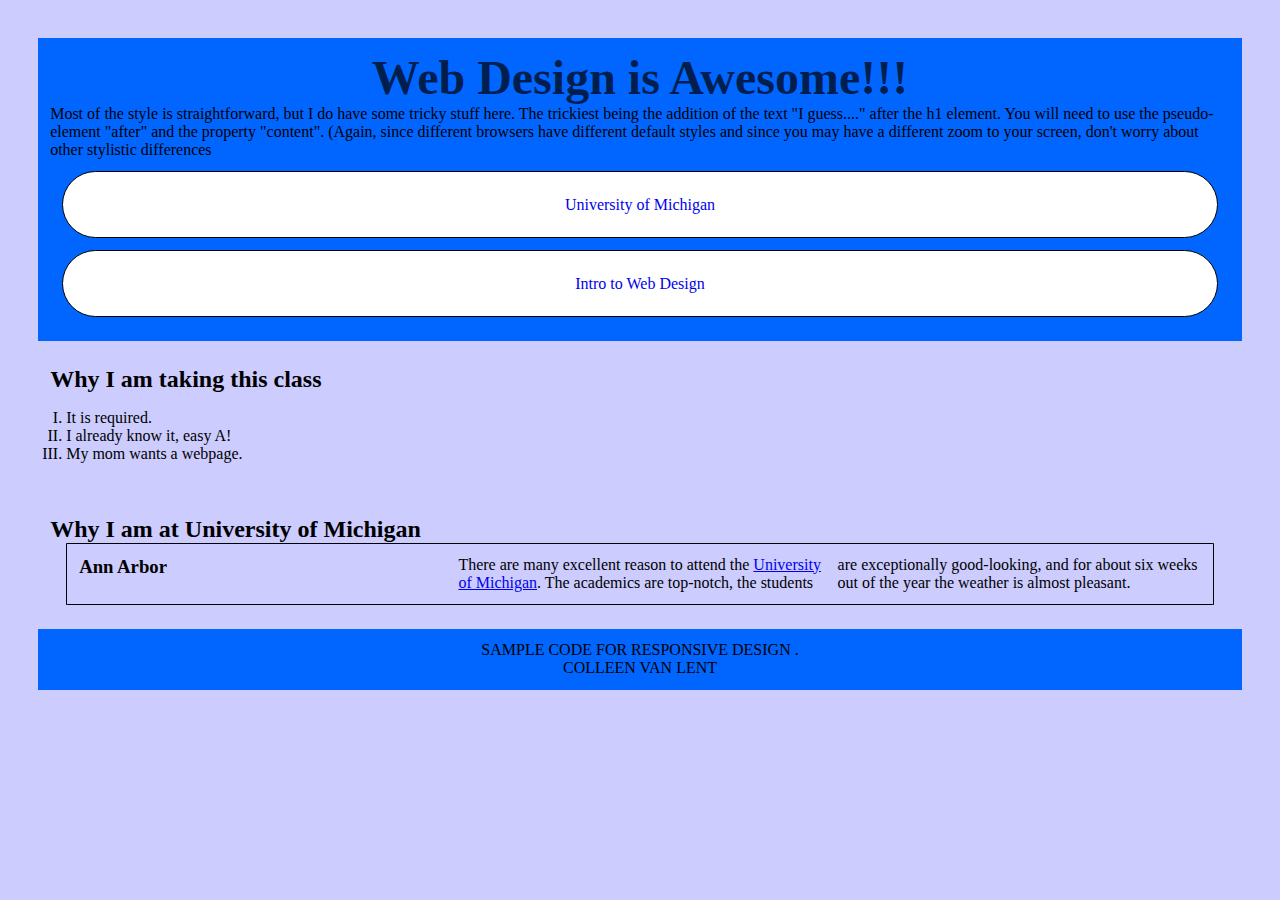
==== commit 641d9d03: "Add files via upload" ====
--- a/index.html
+++ b/index.html
@@ -1,105 +1,61 @@
 <!DOCTYPE html>
-<html>
+<html lang="en">
 <head>
-    <meta charset='utf-8'>
-    <meta http-equiv='X-UA-Compatible' content='IE=edge'>
-    <title>Academo Online Attendance (AOA)</title>
-    <meta name='viewport' content='width=device-width, initial-scale=1'>
-    <link href="https://fonts.googleapis.com/css2?family=Roboto&display=swap" rel="stylesheet">
-    <link rel='stylesheet' type='text/css' media='screen' href='style.css'>
-    <script src='main.js'></script>
-    <link rel="stylesheet" href="https://cdnjs.cloudflare.com/ajax/libs/font-awesome/4.7.0/css/font-awesome.min.css">
+<title>Responsive Design Lab</title>
+      
+<meta name="viewport" content= "width=device-width, initial-scale=1.0">
+      <link rel="stylesheet" type="text/css" href="responsive.css"/>
+<meta charset = "UTF-8">
 </head>
-<body>
-    <nav>
-        <img src="images/Academo_logo.png" width= "150px" height="auto" alt="logo" class="logo">
-        
-        <input type="checkbox" id="check">
-            <label for="check" class="checkbtn"><i class="fa fa-bars"></i>
-            </label>
-        <div class="nav-list">
-	        
-            <ul>
-             <li><a href="#">Home</a></li>
-             <li><a href="#">About Us</a></li>
-             <li><a href="#">Vision</a></li>
-             <li><a href="#">Contact Us</a></li>
-            </ul>
-            </div>
-            <div class="searchbutt"><input type="text" class="search-button" name="search"></div>
-        </nav>
-        <header>
-            <div class="bg-1"><img src="images/bg1.png" alt="background" class="bg1"></div>
-        </header>
-        
-        <div class="container">
+<!--  DO NOT CHANGE ANY PART OF THIS HTML CODE!!! -->
 
-            <div>
-            <form>
-                <div class="formdiv-container  col-lg-12 col-md-12 col-xs-12">
-                    <div class="time-in">
-                        <p class="divp1">TIME IN</p>
-                        <p class="divp2">Attendance login</p>
-                        <p class="divp3">*Required</p>
-                    </div>
-                
-                <fieldset>
-                    <p class="divp4">Name <span>*</span></p><br>
-                    <input type="text" class="input1" name="name" placeholder="Your answer">
-                </fieldset>
+<header>
+	<h1> Web Design is Awesome!!!</h1>
+	<p class="p1">Most of the style is straightforward, but I do have some tricky stuff here. The trickiest being the addition of the text "I guess...." after the h1 element. You will need to use the pseudo-element "after" and the property "content".  (Again, since different browsers have different default styles and since you may have a different zoom to your screen, don't worry about other stylistic differences</p>
+	<nav>
+		<a href="http://www.umich.edu/">University of Michigan</a>
+		<a href="http://www.intro-webdesign.com/">Intro to Web Design</a>
+	</nav>
+  </header>
+<div class="container">
+ <div class="col-lg-3">
+  <section id = "left">
+	<h2>Why I am taking this class</h2>
+	<ol>
+		<li>It is required.</li>
+		<li>I already know it, easy A!</li>
+		<li>My mom wants a webpage.</li>
+	</ol>
+  </section>
+</div>
 
-                <fieldset>
-                    <p class="divp5">Time in <span>*</span></p><br>
-                    <label for="time">Time<br></label>
-                    <div class="input-button">
-                    <input type="time" class="input2" name="time-in">:
-                    <input type="time" class="input3" name="time-in">
-                    <select>
-                        <option value="AM">AM</option>
-                        <option value="PM">PM</option>
-                    </select>
-                </div>
-                </fieldset>
-                <button class="button1">Submit</button>
-                </div>
-            </form>
-        </div>
-            <!-- End of form1 -->
-             <div>
-            <form class="form2">
-            <div class="form-content  col-lg-12 col-md-12 col-xs-12">
-                <div class="time-out">
-                    <p class="div-p1">TIME OUT</p>
-                    <p class="div-p2">Attendance login</p>
-                    <p class="div-p3">*Required</p>
-                </div>
-            
-            <fieldset class="field">
-                <p class="div-p4">Name <span class="sec-span">*</span></p><br>
-                <input type="text" class="input-1" name="name" placeholder="Your answer">
-            </fieldset>
+  <div class="col-lg-8">
+  <section id = "center">
+	<h2>Why I am at University  of Michigan</h2>
+	<div class="myClass">
+		<h3> Ann Arbor</h3>
+		<p >There are many excellent reason to attend the <a href = "umich.edu">University of Michigan</a>.  The academics are top-notch, the students are exceptionally good-looking, and for about six weeks out of the year the weather is almost pleasant.</p>
+	</div>
 
-            <fieldset class="field">
-                <p class="div-p5">Time out <span class="sec-span">*</span></p><br>
-                <label for="label2">Time<br></label>
-                <div class="input-butt">
-                <input type="time" class="input-2" name="time-out">:
-                <input type="time" class="input-3" name="time-out">
-                <select class="select2">
-                    <option value="AM">AM</option>
-                    <option value="PM">PM</option>
-                </select>
-            </div>
-            </fieldset>
-            <button class="button-1">Submit</button>
-            </div>
-        </form>
-    </div>
-        </div>
-        <footer>
-            <div class="footerdiv">
-            <p>&copy 2021 Academo Inc. All right reserved.</p>
-        </div>
-        </footer>
+	<div>
+		<!-- <img src="https://encrypted-tbn2.gstatic.com/images?q=tbn:ANd9GcTzDojh5E0fzvTg4nWYs0JadpTwcS2S1KHOtnVQnlruNqmNvfIk" alt="Football" width="220px" height="140px"> -->
+
+		<img src="https://encrypted-tbn1.gstatic.com/images?q=tbn:ANd9GcTO8WIJ5ygVENopHPC5Op9z4ua-MoGD-LoUZuEd6vdL-EMro28CWw" alt="Solar Car"  width="200px" height="120px">
+
+		<img src="http://www-personal.umich.edu/~jensenl/visuals/album/annarbor/IMG_1051.jpg" alt="campus" width="200px" height="120px">
+
+		<img src="https://encrypted-tbn2.gstatic.com/images?q=tbn:ANd9GcTzDojh5E0fzvTg4nWYs0JadpTwcS2S1KHOtnVQnlruNqmNvfIk" alt="Football" width="220px" height="140px">
+		
+	</div>
+  </section>
+</div>
+</div>
+
+
+  <footer>
+  	<p>Sample code for Responsive Design .<br/> Colleen van Lent</p>
+  </footer>
+<!-- DO NOT CHANGE ANY PART OF THIS HTML CODE!!! -->
+   
 </body>
 </html>--- a/responsive.css
+++ b/responsive.css
@@ -0,0 +1,122 @@
+
+*{
+	margin: 0px;
+	padding: 0px;
+}
+body{
+	margin: 1%;
+	padding:1%;
+	background-color: rgba(0,0,255,.2);
+	font-size: 100%;
+	min-width: 500px;
+
+}
+header, footer{
+  background-color:#0066FF;
+  padding: 1%;
+  margin: 1%;
+}
+header h1{
+	font-size: 3rem;
+	color:rgba(0,0,0,.7);;
+
+}
+
+section{
+  margin:1%;
+    padding:1%;
+}
+
+nav a{
+	display:block;
+	background-color: white;
+	border: 1px solid black;
+	text-align: center;
+	border-radius: 35px;
+	text-decoration: none;
+	padding: 2%;
+	margin: 1%;
+}
+
+h1{
+	text-align: center;
+	color:rgba(255,0,0,.7);;
+}
+
+
+.myClass{
+	margin: 0em 1em;
+	padding:.75em;
+	border: 1px solid black;
+	border-radius: .25%;
+
+	/* Safari and Chrome */	
+	-webkit-column-count:3;
+	-moz-column-count: 3;
+	column-count:3;
+	
+}
+
+
+
+
+ol{
+	list-style:upper-roman; 
+	margin:1em;
+}
+img{
+	display: none;
+}
+
+footer{
+	clear: both;
+	text-align:center;
+	text-transform: uppercase;
+}
+
+/* media queries */
+
+@media (min-width: 901px) and (max-width: 1250px){
+	header, footer{
+		background: none;
+	  }
+	  .col-lg-3{
+		   width: 30%;
+           display: inline-flex;
+	  }
+	  .c0l-lg-8{
+		  display: inline-flex;
+		  width: 60%;
+		  
+	  }
+	  body{
+           width: 100%;
+	  }
+	  .container{
+		  display: flex;
+		  width: 100%;
+	  }
+	  img{
+		display: inline-flex;
+		/* width: 30%; */
+	}
+
+	
+}
+@media print{
+	   body{
+		   background: none;
+	   }
+	   header h1{
+		   font-size: 1em;
+	   }
+	   nav a{
+           text-decoration: revert;
+		   border: revert;
+		   margin: 0px;
+		   padding: 0px;
+	   }
+	   .p1{
+		   display: none;
+	   }
+}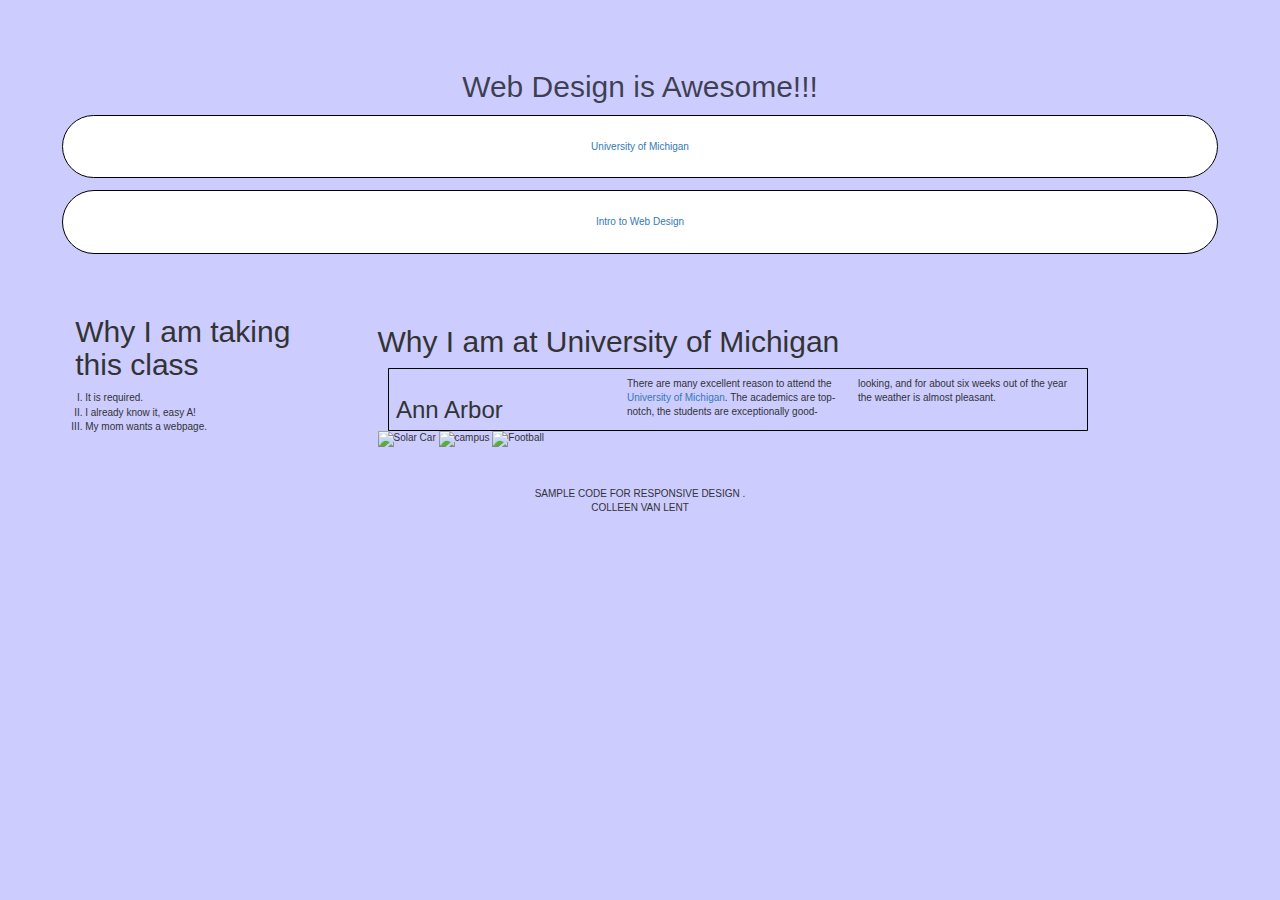
==== commit b9ccdec2: "Add files via upload" ====
--- a/index.html
+++ b/index.html
@@ -1,23 +1,27 @@
 <!DOCTYPE html>
 <html lang="en">
 <head>
-<title>Responsive Design Lab</title>
-      
+<title>Responsive Design Lab With bootstrap</title>     
 <meta name="viewport" content= "width=device-width, initial-scale=1.0">
-      <link rel="stylesheet" type="text/css" href="responsive.css"/>
+<!-- Latest compiled and minified CSS -->
+<link rel="stylesheet" href="https://maxcdn.bootstrapcdn.com/bootstrap/3.3.7/css/bootstrap.min.css" integrity="sha384-BVYiiSIFeK1dGmJRAkycuHAHRg32OmUcww7on3RYdg4Va+PmSTsz/K68vbdEjh4u" crossorigin="anonymous">
+<!-- Latest compiled and minified JavaScript -->
+<script src="https://maxcdn.bootstrapcdn.com/bootstrap/3.3.7/js/bootstrap.min.js" integrity="sha384-Tc5IQib027qvyjSMfHjOMaLkfuWVxZxUPnCJA7l2mCWNIpG9mGCD8wGNIcPD7Txa" crossorigin="anonymous"></script>
+      <link rel="stylesheet" type="text/css" href="style.css"/>
 <meta charset = "UTF-8">
 </head>
 <!--  DO NOT CHANGE ANY PART OF THIS HTML CODE!!! -->
 
-<header>
+<header class="background transparent !important">
 	<h1> Web Design is Awesome!!!</h1>
-	<p class="p1">Most of the style is straightforward, but I do have some tricky stuff here. The trickiest being the addition of the text "I guess...." after the h1 element. You will need to use the pseudo-element "after" and the property "content".  (Again, since different browsers have different default styles and since you may have a different zoom to your screen, don't worry about other stylistic differences</p>
+	
 	<nav>
 		<a href="http://www.umich.edu/">University of Michigan</a>
 		<a href="http://www.intro-webdesign.com/">Intro to Web Design</a>
 	</nav>
   </header>
 <div class="container">
+	<div class="row">
  <div class="col-lg-3">
   <section id = "left">
 	<h2>Why I am taking this class</h2>
@@ -40,9 +44,9 @@
 	<div>
 		<!-- <img src="https://encrypted-tbn2.gstatic.com/images?q=tbn:ANd9GcTzDojh5E0fzvTg4nWYs0JadpTwcS2S1KHOtnVQnlruNqmNvfIk" alt="Football" width="220px" height="140px"> -->
 
-		<img src="https://encrypted-tbn1.gstatic.com/images?q=tbn:ANd9GcTO8WIJ5ygVENopHPC5Op9z4ua-MoGD-LoUZuEd6vdL-EMro28CWw" alt="Solar Car"  width="200px" height="120px">
+		<img src="https://encrypted-tbn1.gstatic.com/images?q=tbn:ANd9GcTO8WIJ5ygVENopHPC5Op9z4ua-MoGD-LoUZuEd6vdL-EMro28CWw" alt="Solar Car"  width="200px" height="120px" class="hidden-xs hidden-sm">
 
-		<img src="http://www-personal.umich.edu/~jensenl/visuals/album/annarbor/IMG_1051.jpg" alt="campus" width="200px" height="120px">
+		<img src="http://www-personal.umich.edu/~jensenl/visuals/album/annarbor/IMG_1051.jpg" alt="campus" width="200px" height="120px" class="hidden-xs hidden-sm">
 
 		<img src="https://encrypted-tbn2.gstatic.com/images?q=tbn:ANd9GcTzDojh5E0fzvTg4nWYs0JadpTwcS2S1KHOtnVQnlruNqmNvfIk" alt="Football" width="220px" height="140px">
 		
@@ -50,9 +54,10 @@
   </section>
 </div>
 </div>
+</div>
 
 
-  <footer>
+  <footer class="text centre">
   	<p>Sample code for Responsive Design .<br/> Colleen van Lent</p>
   </footer>
 <!-- DO NOT CHANGE ANY PART OF THIS HTML CODE!!! -->
--- a/style.css
+++ b/style.css
@@ -0,0 +1,72 @@
+*{
+	margin: 0px;
+	padding: 0px;
+}
+body{
+	margin: 1%;
+	padding:1%;
+	background-color: rgba(0,0,255,.2);
+	font-size: 100%;
+	min-width: 500px;
+
+}
+header, footer{
+  /* background-color:#0066FF; */
+  padding: 1%;
+  margin: 1%;
+}
+header h1{
+	font-size: 3rem;
+	color:rgba(0,0,0,.7);;
+
+}
+
+section{
+  margin:1%;
+    padding:1%;
+}
+
+nav a{
+	display:block;
+	background-color: white;
+	border: 1px solid black;
+	text-align: center;
+	border-radius: 35px;
+	text-decoration: none;
+	padding: 2%;
+	margin: 1%;
+}
+
+h1{
+	text-align: center;
+	color:rgba(255,0,0,.7);;
+}
+
+
+.myClass{
+	margin: 0em 1em;
+	padding:.75em;
+	border: 1px solid black;
+	border-radius: .25%;
+
+	/* Safari and Chrome */	
+	-webkit-column-count:3;
+	-moz-column-count: 3;
+	column-count:3;
+	
+}
+
+
+
+
+ol{
+	list-style:upper-roman; 
+	margin:1em;
+}
+
+
+footer{
+	clear: both;
+	text-align:center;
+	text-transform: uppercase;
+}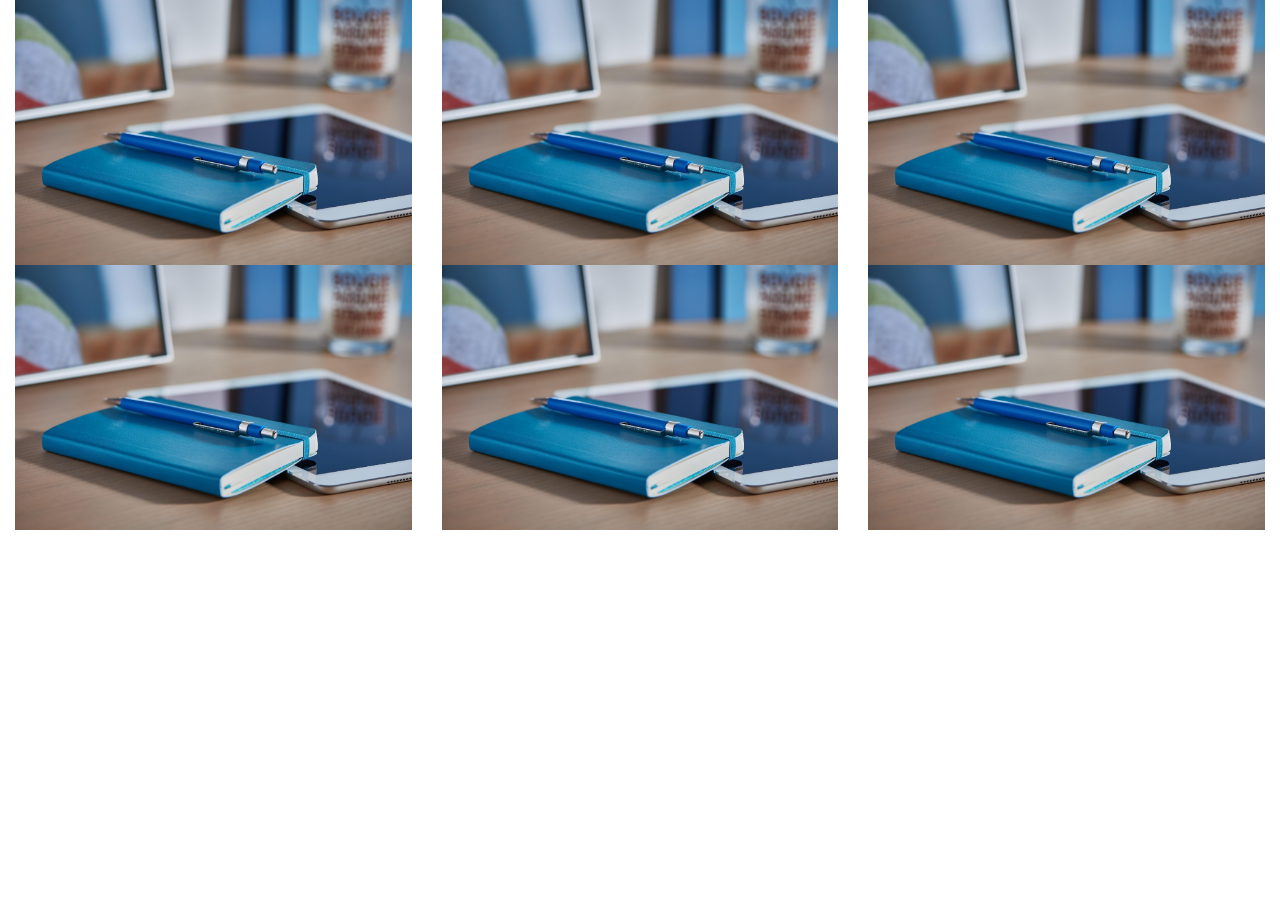
==== commit 9532035d: "Add files via upload" ====
--- a/index.html
+++ b/index.html
@@ -1,66 +1,23 @@
 <!DOCTYPE html>
-<html lang="en">
+<html>
 <head>
-<title>Responsive Design Lab With bootstrap</title>     
-<meta name="viewport" content= "width=device-width, initial-scale=1.0">
-<!-- Latest compiled and minified CSS -->
+    <meta charset='utf-8'>
+    <meta http-equiv='X-UA-Compatible' content='IE=edge'>
+    <title>Page Title</title>
+    <meta name='viewport' content='width=device-width, initial-scale=1'>
+    
 <link rel="stylesheet" href="https://maxcdn.bootstrapcdn.com/bootstrap/3.3.7/css/bootstrap.min.css" integrity="sha384-BVYiiSIFeK1dGmJRAkycuHAHRg32OmUcww7on3RYdg4Va+PmSTsz/K68vbdEjh4u" crossorigin="anonymous">
+
 <!-- Latest compiled and minified JavaScript -->
 <script src="https://maxcdn.bootstrapcdn.com/bootstrap/3.3.7/js/bootstrap.min.js" integrity="sha384-Tc5IQib027qvyjSMfHjOMaLkfuWVxZxUPnCJA7l2mCWNIpG9mGCD8wGNIcPD7Txa" crossorigin="anonymous"></script>
-      <link rel="stylesheet" type="text/css" href="style.css"/>
-<meta charset = "UTF-8">
+    <script src='main.js'></script>
 </head>
-<!--  DO NOT CHANGE ANY PART OF THIS HTML CODE!!! -->
-
-<header class="background transparent !important">
-	<h1> Web Design is Awesome!!!</h1>
-	
-	<nav>
-		<a href="http://www.umich.edu/">University of Michigan</a>
-		<a href="http://www.intro-webdesign.com/">Intro to Web Design</a>
-	</nav>
-  </header>
-<div class="container">
-	<div class="row">
- <div class="col-lg-3">
-  <section id = "left">
-	<h2>Why I am taking this class</h2>
-	<ol>
-		<li>It is required.</li>
-		<li>I already know it, easy A!</li>
-		<li>My mom wants a webpage.</li>
-	</ol>
-  </section>
-</div>
-
-  <div class="col-lg-8">
-  <section id = "center">
-	<h2>Why I am at University  of Michigan</h2>
-	<div class="myClass">
-		<h3> Ann Arbor</h3>
-		<p >There are many excellent reason to attend the <a href = "umich.edu">University of Michigan</a>.  The academics are top-notch, the students are exceptionally good-looking, and for about six weeks out of the year the weather is almost pleasant.</p>
-	</div>
-
-	<div>
-		<!-- <img src="https://encrypted-tbn2.gstatic.com/images?q=tbn:ANd9GcTzDojh5E0fzvTg4nWYs0JadpTwcS2S1KHOtnVQnlruNqmNvfIk" alt="Football" width="220px" height="140px"> -->
-
-		<img src="https://encrypted-tbn1.gstatic.com/images?q=tbn:ANd9GcTO8WIJ5ygVENopHPC5Op9z4ua-MoGD-LoUZuEd6vdL-EMro28CWw" alt="Solar Car"  width="200px" height="120px" class="hidden-xs hidden-sm">
-
-		<img src="http://www-personal.umich.edu/~jensenl/visuals/album/annarbor/IMG_1051.jpg" alt="campus" width="200px" height="120px" class="hidden-xs hidden-sm">
-
-		<img src="https://encrypted-tbn2.gstatic.com/images?q=tbn:ANd9GcTzDojh5E0fzvTg4nWYs0JadpTwcS2S1KHOtnVQnlruNqmNvfIk" alt="Football" width="220px" height="140px">
-		
-	</div>
-  </section>
-</div>
-</div>
-</div>
-
-
-  <footer class="text centre">
-  	<p>Sample code for Responsive Design .<br/> Colleen van Lent</p>
-  </footer>
-<!-- DO NOT CHANGE ANY PART OF THIS HTML CODE!!! -->
-   
+<body>
+  <img src="image/bg.jpg" class="col-lg-4 col-md-6 col-sm-3 col-xs-12" max-width="200px" height="auto">  
+  <img src="image/bg.jpg" class="col-lg-4 col-md-6 col-sm-3 col-xs-12" max-width="200px" height="auto"> 
+  <img src="image/bg.jpg" class="col-lg-4 col-md-6 col-sm-3 col-xs-12" max-width="200px" height="auto"> 
+  <img src="image/bg.jpg" class="col-lg-4 col-md-6 col-sm-3 col-xs-12" max-width="200px" height="auto"> 
+  <img src="image/bg.jpg" class="col-lg-4 col-md-6 col-sm-3 col-xs-12" max-width="200px" height="auto"> 
+  <img src="image/bg.jpg" class="col-lg-4 col-md-6 col-sm-3 col-xs-12" max-width="200px" height="auto"> 
 </body>
 </html>